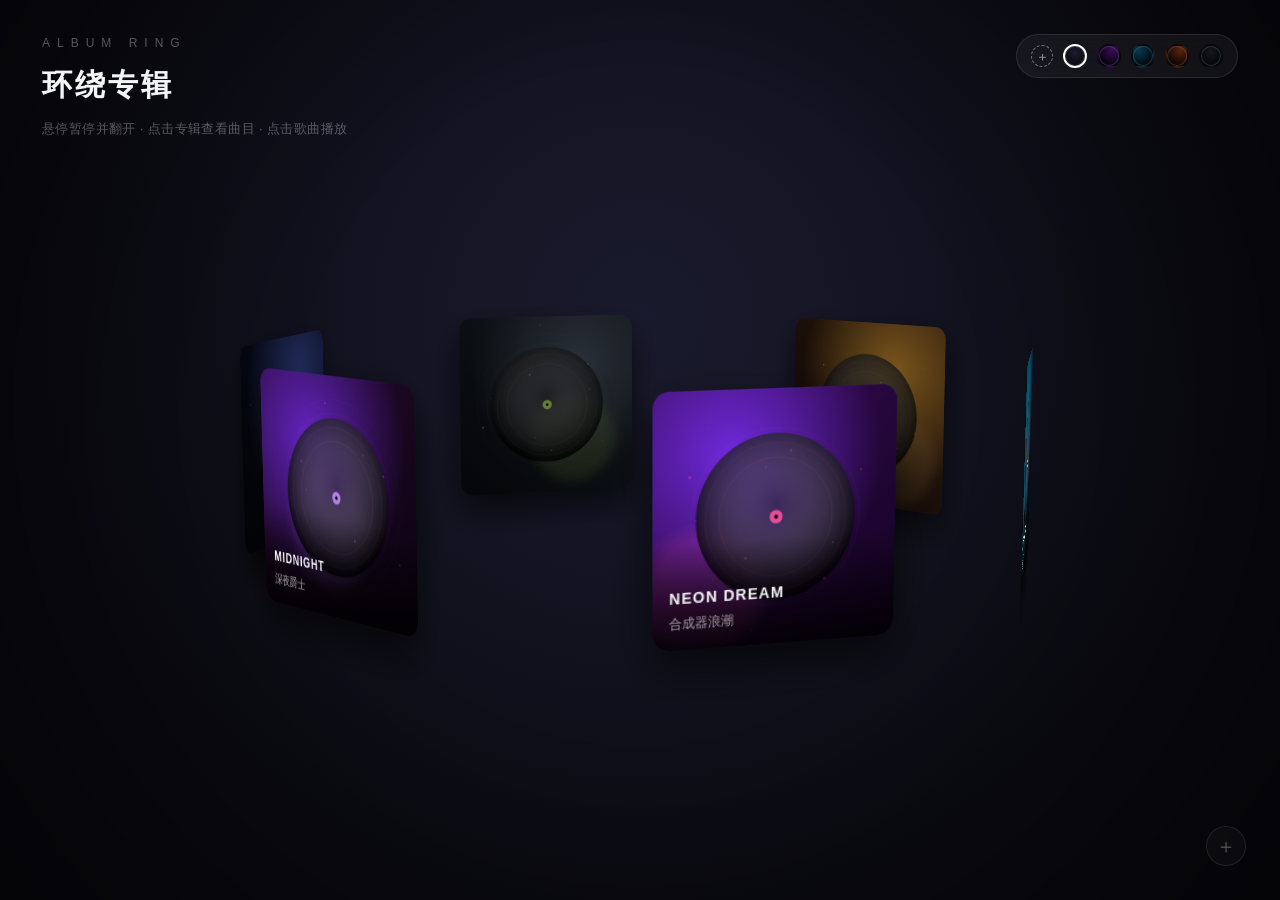
==== index.html @ af9273b4 "第 13 天：专辑详情改为正方形，封面作背景 - 详情面板改成正方形（min(660px, 78vmin)，1:1），专辑名放在左上角 - 背景直接铺当前专辑封面（轻微虚化 + 渐变压暗），去掉原来的" ====
<!DOCTYPE html>
<html lang="zh-CN">
<head>
  <meta charset="UTF-8">
  <meta name="viewport" content="width=device-width, initial-scale=1.0">
  <title>环绕专辑 · ALBUM RING</title>
  <meta name="description" content="3D 环绕专辑展示：环形旋转，悬停暂停并以内侧边掀开，点击专辑查看曲目，点击歌曲即可播放，背景可随时更换。">
  <link rel="stylesheet" href="css/album.css">
</head>
<body>
  <!-- 背景双图层，切换时交叉淡入 -->
  <div class="bg-layer" id="bgA"></div>
  <div class="bg-layer is-on" id="bgB"></div>

  <header class="hud">
    <div class="brand">
      <p class="kicker">ALBUM RING</p>
      <h1>环绕专辑</h1>
      <p class="hint">悬停暂停并翻开 · 点击专辑查看曲目 · 点击歌曲播放</p>
    </div>

    <div class="bg-switch" id="bgSwitch" role="group" aria-label="更换背景">
      <label class="bg-upload" title="上传自己的背景图">
        <input type="file" id="bgFile" accept="image/*" hidden>
        <span aria-hidden="true">＋</span>
        <span class="sr-only">上传背景图</span>
      </label>
    </div>
  </header>

  <main class="stage">
    <div class="ring" id="ring" aria-label="专辑列表"></div>
  </main>

  <!-- 专辑详情：正方形，背景是专辑封面本身，专辑名在左上角 -->
  <section class="album-view" id="albumView" hidden aria-hidden="true">
    <div class="view-backdrop" data-close></div>
    <div class="view-panel" role="dialog" aria-modal="true" aria-labelledby="viewTitle" tabindex="-1">
      <div class="view-bg" id="viewBg" aria-hidden="true"></div>
      <div class="view-shade" aria-hidden="true"></div>
      <button class="view-close" id="viewClose" type="button" data-close aria-label="关闭">✕</button>

      <div class="view-content">
        <h2 class="view-title" id="viewTitle"></h2>
        <p class="view-sub" id="viewSub"></p>
        <div class="view-actions">
          <button class="play-album" id="playAlbum" type="button">▶ 播放整张</button>
        </div>
        <ul class="track-list" id="trackList"></ul>
      </div>
    </div>
  </section>

  <!-- 底部播放器 -->
  <footer class="player" id="player" hidden>
    <img class="player-cover" id="playerCover" alt="">
    <div class="player-text">
      <p class="player-title" id="playerTitle">—</p>
      <p class="player-sub"><span id="playerSub"></span> <span class="player-tag" id="playerTag">演示音频</span></p>
    </div>
    <div class="player-controls">
      <button class="ctrl" id="prevBtn" type="button" aria-label="上一首">⏮</button>
      <button class="ctrl is-main" id="playBtn" type="button" aria-label="播放">▶</button>
      <button class="ctrl" id="nextBtn" type="button" aria-label="下一首">⏭</button>
    </div>
    <div class="player-progress">
      <div class="progress" id="progress" role="slider" aria-label="播放进度" aria-valuemin="0" aria-valuemax="100" aria-valuenow="0" tabindex="0">
        <span id="progressFill"></span>
      </div>
      <div class="progress-time"><span id="curTime">0:00</span><span>/</span><span id="totalTime">0:00</span></div>
    </div>
  </footer>

  <!-- 新增专辑：低调的小圆按钮 -->
  <button class="fab" id="addAlbum" type="button" aria-label="新增专辑" title="新增专辑">＋</button>

  <script src="js/albums.js"></script>
  <script src="js/album.js"></script>
</body>
</html>
---- css/album.css ----
/* =========================================================
   album.css — 环绕专辑页
   背景层 / HUD / 书页式专辑堆 / 专辑详情 / 曲目 / 播放器
   ========================================================= */

:root {
  --accent: #ff4fa3;
  --ink: #f4f5f8;
  --muted: rgba(255, 255, 255, 0.55);
  --faint: rgba(255, 255, 255, 0.32);
  --line: rgba(255, 255, 255, 0.1);
  --panel: rgba(16, 18, 24, 0.86);
}

* { margin: 0; padding: 0; box-sizing: border-box; }

html, body { height: 100%; }

body {
  min-width: 960px;
  background: #05060a;
  color: var(--ink);
  font: 14px/1.6 "PingFang SC", "Microsoft YaHei", "Segoe UI", Arial, sans-serif;
  overflow: hidden;
  -webkit-font-smoothing: antialiased;
}

button { font: inherit; color: inherit; border: 0; background: none; cursor: pointer; }
img { display: block; max-width: 100%; }
[hidden] { display: none !important; }

:focus-visible { outline: 2px solid var(--accent); outline-offset: 3px; }

.sr-only {
  position: absolute;
  width: 1px;
  height: 1px;
  overflow: hidden;
  clip: rect(0 0 0 0);
  white-space: nowrap;
}

/* ---------------- 背景层（双图层交叉淡入） ---------------- */
.bg-layer {
  position: fixed;
  inset: 0;
  z-index: 0;
  background: radial-gradient(circle at 50% 35%, #1a1a2e 0%, #0b0b12 70%);
  opacity: 0;
  transition: opacity 0.6s ease;
  will-change: opacity;
}
.bg-layer.is-on { opacity: 1; }

/* 四周暗角，视线集中在专辑上 */
body::after {
  content: "";
  position: fixed;
  inset: 0;
  z-index: 5;
  pointer-events: none;
  background: radial-gradient(circle at 50% 45%, transparent 42%, rgba(0, 0, 0, 0.55) 100%);
}

/* ---------------- 顶部 HUD ---------------- */
.hud {
  position: fixed;
  top: 0;
  left: 0;
  right: 0;
  z-index: 20;
  display: flex;
  align-items: flex-start;
  justify-content: space-between;
  padding: 34px 42px;
  pointer-events: none;
}
.hud > * { pointer-events: auto; }

.kicker {
  color: var(--faint);
  font-size: 12px;
  letter-spacing: 7px;
}
.brand h1 {
  margin-top: 8px;
  font-size: 30px;
  font-weight: 700;
  letter-spacing: 3px;
}
.brand .hint {
  margin-top: 10px;
  color: var(--faint);
  font-size: 13px;
  letter-spacing: 0.4px;
}

.bg-switch {
  display: flex;
  align-items: center;
  gap: 10px;
  padding: 9px 14px;
  border: 1px solid var(--line);
  border-radius: 999px;
  background: rgba(255, 255, 255, 0.05);
  backdrop-filter: blur(12px);
}
.bg-dot {
  width: 24px;
  height: 24px;
  border: 2px solid transparent;
  border-radius: 50%;
  box-shadow: inset 0 0 0 1px rgba(255, 255, 255, 0.14);
  transition: transform 0.2s, border-color 0.2s;
}
.bg-dot:hover { transform: scale(1.15); }
.bg-dot.is-active { border-color: #fff; }
.bg-upload {
  display: inline-flex;
  align-items: center;
  justify-content: center;
  width: 22px;
  height: 22px;
  border: 1px dashed rgba(255, 255, 255, 0.4);
  border-radius: 50%;
  color: rgba(255, 255, 255, 0.6);
  font-size: 13px;
  line-height: 1;
  cursor: pointer;
  transition: border-color 0.2s, color 0.2s;
}
.bg-upload:hover { border-color: #fff; color: #fff; }

/* ---------------- 舞台 ---------------- */
.stage {
  position: relative;
  z-index: 10;
  display: grid;
  place-items: center;
  height: 100vh;
  perspective: 1900px;
  perspective-origin: 50% 48%;
}

/* 环形专辑：整圈缓慢旋转，每张正对圆心（转到正面时正对用户） */
.ring {
  --radius: 380px;
  --card: 210px;
  position: relative;
  width: 0;
  height: 0;
  transform-style: preserve-3d;
  transform: rotateX(-8deg) rotateY(var(--rot, 0deg));
}

.album {
  position: absolute;
  top: 0;
  left: 0;
  width: var(--card);
  height: var(--card);
  margin: calc(var(--card) / -2) 0 0 calc(var(--card) / -2);
  padding: 0;
  border-radius: 14px;
  background: #0b0d14;
  box-shadow: 0 18px 40px rgba(0, 0, 0, 0.65);
  transform:
    rotateY(var(--angle)) translateZ(var(--radius)) scale(var(--scale, 1));
  transition: transform 0.35s cubic-bezier(0.22, 0.61, 0.36, 1), box-shadow 0.35s;
  backface-visibility: visible;
  will-change: transform;
}

/* 以左侧边为轴的一层：悬停时像掀开一页，绕内侧边翻开 */
.album-inner {
  position: absolute;
  inset: 0;
  display: block;
  overflow: hidden;
  border-radius: inherit;
  transform-origin: left center;
  box-shadow: inset 0 0 0 1px rgba(255, 255, 255, 0.06);
  transition: transform 0.4s cubic-bezier(0.22, 0.61, 0.36, 1), filter 0.35s, box-shadow 0.35s;
}
.album:hover .album-inner {
  transform: scale(1.1) rotateY(-12deg);
  filter: brightness(1.07);
  box-shadow: 0 30px 70px rgba(0, 0, 0, 0.7), inset 0 0 0 1px rgba(255, 255, 255, 0.18);
}

/* 转到背面的专辑：压暗并隐藏文字，不响应鼠标 */
.album.is-back { pointer-events: none; }
.album.is-back .album-inner { filter: brightness(0.62) saturate(0.75); }
.album.is-back .album-meta { opacity: 0; }

.album img {
  width: 100%;
  height: 100%;
  object-fit: cover;
  user-select: none;
  -webkit-user-drag: none;
}

.album-meta {
  position: absolute;
  right: 0;
  bottom: 0;
  left: 0;
  display: flex;
  flex-direction: column;
  gap: 2px;
  padding: 36px 14px 12px;
  background: linear-gradient(transparent, rgba(0, 0, 0, 0.85));
  text-align: left;
  transition: opacity 0.3s;
}
.album-meta strong { font-size: 13px; letter-spacing: 1px; }
.album-meta em { color: rgba(255, 255, 255, 0.62); font-size: 11px; font-style: normal; }

/* ---------------- 增删专辑 / 曲目的低调入口 ---------------- */
/* 新增专辑：右下角小圆按钮，平时半透明 */
.fab {
  position: fixed;
  right: 34px;
  bottom: 34px;
  z-index: 45;
  display: grid;
  place-items: center;
  width: 40px;
  height: 40px;
  border: 1px solid rgba(255, 255, 255, 0.16);
  border-radius: 50%;
  background: rgba(255, 255, 255, 0.05);
  color: rgba(255, 255, 255, 0.55);
  font-size: 20px;
  line-height: 1;
  opacity: 0.55;
  transition: opacity 0.2s, background-color 0.2s, color 0.2s, border-color 0.2s;
}
.fab:hover {
  opacity: 1;
  background: rgba(255, 255, 255, 0.1);
  color: #fff;
  border-color: rgba(255, 255, 255, 0.32);
}

/* 专辑右上角的删除：悬停才浮现 */
.album-remove {
  position: absolute;
  top: 8px;
  right: 8px;
  z-index: 3;
  display: grid;
  place-items: center;
  width: 22px;
  height: 22px;
  border-radius: 50%;
  background: rgba(10, 10, 14, 0.72);
  color: rgba(255, 255, 255, 0.72);
  font-size: 11px;
  line-height: 1;
  opacity: 0;
  transform: scale(0.9);
  transition: opacity 0.2s, transform 0.2s, background-color 0.2s;
}
.album:hover .album-remove { opacity: 0.85; transform: none; }
.album-remove:hover { background: rgba(232, 69, 60, 0.9); color: #fff; opacity: 1; }

/* 曲目行：悬停出现删除按钮 */
.track-item { position: relative; }
.track { padding-right: 34px; }
.track-remove {
  position: absolute;
  top: 50%;
  right: 6px;
  z-index: 2;
  display: grid;
  place-items: center;
  width: 22px;
  height: 22px;
  border-radius: 50%;
  color: rgba(255, 255, 255, 0.45);
  font-size: 11px;
  line-height: 1;
  opacity: 0;
  transform: translateY(-50%) scale(0.9);
  transition: opacity 0.2s, transform 0.2s, background-color 0.2s, color 0.2s;
}
.track-item:hover .track-remove { opacity: 0.75; transform: translateY(-50%); }
.track-remove:hover { background: rgba(232, 69, 60, 0.25); color: #fff; opacity: 1; }

/* 列表末尾的“添加歌曲” */
.track-add {
  width: 100%;
  margin-top: 4px;
  padding: 10px 12px;
  border-radius: 10px;
  color: rgba(255, 255, 255, 0.4);
  font-size: 13px;
  text-align: left;
  transition: color 0.2s, background-color 0.2s;
}
.track-add:hover { color: #fff; background: rgba(255, 255, 255, 0.05); }
.track-empty { padding: 10px 12px; color: rgba(255, 255, 255, 0.35); font-size: 13px; }

/* 轻提示 */
.toast {
  position: fixed;
  left: 50%;
  bottom: 108px;
  z-index: 200;
  transform: translate(-50%, 10px);
  padding: 8px 16px;
  border: 1px solid var(--line);
  border-radius: 16px;
  background: rgba(20, 22, 28, 0.94);
  color: rgba(255, 255, 255, 0.86);
  font-size: 12.5px;
  opacity: 0;
  pointer-events: none;
  transition: opacity 0.25s, transform 0.25s;
}
.toast.is-on { opacity: 1; transform: translate(-50%, 0); }

/* 小弹窗（新增专辑 / 新增歌曲 / 删除确认） */
.mini-modal {
  position: fixed;
  inset: 0;
  z-index: 120;
  display: grid;
  place-items: center;
}
.mini-mask {
  position: absolute;
  inset: 0;
  background: rgba(4, 5, 9, 0.66);
  backdrop-filter: blur(8px);
}
.mini-panel {
  position: relative;
  z-index: 1;
  width: 420px;
  padding: 26px;
  border: 1px solid rgba(255, 255, 255, 0.08);
  border-radius: 18px;
  background: linear-gradient(160deg, rgba(30, 32, 42, 0.96), rgba(11, 12, 17, 0.98));
  box-shadow: 0 40px 90px rgba(0, 0, 0, 0.6);
}
.mini-panel h3 { font-size: 17px; font-weight: 700; }
.mini-text { margin-top: 8px; color: rgba(255, 255, 255, 0.55); font-size: 13px; line-height: 1.7; }
.mini-field { display: flex; flex-direction: column; gap: 6px; margin-top: 16px; }
.mini-field > span { color: rgba(255, 255, 255, 0.5); font-size: 12px; }
.mini-field input {
  height: 38px;
  padding: 0 12px;
  border: 1px solid var(--line);
  border-radius: 9px;
  outline: none;
  background: rgba(255, 255, 255, 0.04);
  color: #fff;
  font: inherit;
  font-size: 13px;
}
.mini-field input:focus { border-color: rgba(255, 255, 255, 0.3); }
.mini-field input[type="file"] {
  height: auto;
  padding: 9px 10px;
  color: rgba(255, 255, 255, 0.55);
  font-size: 12px;
}
.cover-hint { color: rgba(255, 255, 255, 0.32); font-size: 12px; }
.mini-actions { display: flex; justify-content: flex-end; gap: 10px; margin-top: 22px; }
.mini-btn {
  height: 34px;
  padding: 0 16px;
  border-radius: 17px;
  font-size: 13px;
}
.mini-btn.ghost { border: 1px solid var(--line); color: rgba(255, 255, 255, 0.62); }
.mini-btn.ghost:hover { border-color: rgba(255, 255, 255, 0.3); color: #fff; }
.mini-btn.primary { background: var(--accent); color: #12040b; font-weight: 600; }
.mini-btn.primary:hover { filter: brightness(1.08); }
.mini-btn.danger { background: #cf352b; color: #fff; }
.mini-btn.danger:hover { background: #b52c23; }

/* ---------------- 专辑详情 ---------------- */
.album-view {
  position: fixed;
  inset: 0;
  z-index: 60;
  display: grid;
  place-items: center;
  opacity: 0;
  transition: opacity 0.32s ease;
}
.album-view.is-open { opacity: 1; }

.view-backdrop {
  position: absolute;
  inset: 0;
  background: rgba(4, 5, 9, 0.72);
  backdrop-filter: blur(12px);
}

.view-panel {
  position: relative;
  z-index: 1;
  display: flex;
  flex-direction: column;
  width: min(660px, 78vmin);
  aspect-ratio: 1 / 1;
  overflow: hidden;
  border: 1px solid rgba(255, 255, 255, 0.12);
  border-radius: 24px;
  background: #0c0d12;
  box-shadow: 0 44px 110px rgba(0, 0, 0, 0.72);
}
.view-panel:focus { outline: none; }

/* 背景就是专辑封面本身：轻微虚化 + 下部压暗，保证文字能看清 */
.view-bg {
  position: absolute;
  inset: -40px;
  background: #0c0d12 center / cover no-repeat;
  filter: blur(9px) brightness(0.85) saturate(1.2);
  transform: scale(1.04);
  pointer-events: none;
}
.view-shade {
  position: absolute;
  inset: 0;
  background: linear-gradient(
    180deg,
    rgba(6, 7, 10, 0.22) 0%,
    rgba(6, 7, 10, 0.42) 30%,
    rgba(6, 7, 10, 0.74) 66%,
    rgba(6, 7, 10, 0.9) 100%
  );
  pointer-events: none;
}

.view-close {
  position: absolute;
  top: 16px;
  right: 16px;
  z-index: 3;
  display: grid;
  place-items: center;
  width: 34px;
  height: 34px;
  border-radius: 50%;
  background: rgba(255, 255, 255, 0.1);
  color: rgba(255, 255, 255, 0.7);
  font-size: 15px;
  transition: background-color 0.2s, color 0.2s;
}
.view-close:hover { background: rgba(255, 255, 255, 0.2); color: #fff; }

.view-content {
  position: relative;
  z-index: 2;
  display: flex;
  flex-direction: column;
  height: 100%;
  min-height: 0;
  padding: 32px 34px 24px;
}

.view-title {
  font-size: 32px;
  font-weight: 700;
  letter-spacing: 1px;
  line-height: 1.2;
  text-shadow: 0 2px 20px rgba(0, 0, 0, 0.55);
}
.view-sub { margin-top: 8px; color: rgba(255, 255, 255, 0.62); font-size: 13px; }
.view-actions { display: flex; align-items: center; gap: 12px; margin: 18px 0 2px; }
.play-album {
  display: inline-flex;
  align-items: center;
  gap: 8px;
  height: 38px;
  padding: 0 20px;
  border-radius: 19px;
  background: var(--accent);
  color: #12040b;
  font-size: 13px;
  font-weight: 600;
  transition: transform 0.12s, filter 0.2s;
}
.play-album:hover { filter: brightness(1.08); }
.play-album:active { transform: translateY(1px); }

/* ---------------- 曲目列表 ---------------- */
.track-list {
  display: flex;
  flex: 1;
  flex-direction: column;
  gap: 2px;
  min-height: 0;
  margin-top: 14px;
  padding-right: 4px;
  overflow-y: auto;
  overscroll-behavior: contain;
  list-style: none;
  scrollbar-width: thin;
  scrollbar-color: rgba(255, 255, 255, 0.18) transparent;
}
.track-list::-webkit-scrollbar { width: 6px; }
.track-list::-webkit-scrollbar-thumb {
  border-radius: 3px;
  background: rgba(255, 255, 255, 0.18);
}
.track {
  display: grid;
  grid-template-columns: 30px minmax(0, 1fr) 18px 44px;
  align-items: center;
  gap: 10px;
  width: 100%;
  padding: 9px 12px;
  border-radius: 10px;
  background: rgba(255, 255, 255, 0.05);
  color: rgba(255, 255, 255, 0.82);
  text-align: left;
  transition: background-color 0.18s, color 0.18s;
}
.track:hover { background: rgba(255, 255, 255, 0.12); color: #fff; }
.track-index { color: var(--faint); font-size: 12px; font-variant-numeric: tabular-nums; }
.track-name { overflow: hidden; font-size: 14px; text-overflow: ellipsis; white-space: nowrap; }
.track-time { color: var(--faint); font-size: 12px; text-align: right; font-variant-numeric: tabular-nums; }

.track-eq { display: none; align-items: flex-end; gap: 2px; height: 14px; }
.track-eq i {
  width: 3px;
  height: 4px;
  border-radius: 2px;
  background: var(--accent);
  animation: eq 0.9s ease-in-out infinite;
}
.track-eq i:nth-child(2) { animation-delay: 0.15s; }
.track-eq i:nth-child(3) { animation-delay: 0.3s; }
@keyframes eq {
  0%, 100% { height: 4px; }
  50% { height: 14px; }
}
.track.is-current { background: rgba(255, 255, 255, 0.09); color: #fff; }
.track.is-current .track-index { color: var(--accent); }
.track.is-current .track-eq { display: inline-flex; }
.track.is-paused .track-eq i { animation-play-state: paused; }

/* ---------------- 播放器 ---------------- */
.player {
  position: fixed;
  bottom: 26px;
  left: 50%;
  z-index: 80;
  display: flex;
  align-items: center;
  gap: 16px;
  width: min(900px, calc(100vw - 96px));
  padding: 12px 18px;
  border: 1px solid var(--line);
  border-radius: 18px;
  background: var(--panel);
  backdrop-filter: blur(16px);
  box-shadow: 0 24px 60px rgba(0, 0, 0, 0.55);
  transform: translate(-50%, 12px);
  opacity: 0;
  transition: opacity 0.3s, transform 0.3s;
}
.player.is-on { opacity: 1; transform: translate(-50%, 0); }

.player-cover {
  width: 46px;
  height: 46px;
  border-radius: 10px;
  object-fit: cover;
  background: #0b0d14;
}
.player-text { width: 170px; min-width: 0; }
.player-title {
  overflow: hidden;
  font-size: 13.5px;
  font-weight: 600;
  text-overflow: ellipsis;
  white-space: nowrap;
}
.player-sub {
  overflow: hidden;
  margin-top: 2px;
  color: var(--faint);
  font-size: 11.5px;
  text-overflow: ellipsis;
  white-space: nowrap;
}

.player-controls { display: flex; align-items: center; gap: 6px; }
.ctrl {
  display: grid;
  place-items: center;
  width: 32px;
  height: 32px;
  border-radius: 50%;
  color: var(--muted);
  font-size: 13px;
  transition: background-color 0.18s, color 0.18s;
}
.ctrl:hover { background: rgba(255, 255, 255, 0.08); color: #fff; }
.ctrl.is-main {
  width: 38px;
  height: 38px;
  background: var(--accent);
  color: #12040b;
  font-size: 14px;
}
.ctrl.is-main:hover { filter: brightness(1.08); background: var(--accent); color: #12040b; }

.player-progress { display: flex; flex: 1; align-items: center; gap: 10px; min-width: 120px; }
.progress {
  position: relative;
  flex: 1;
  height: 4px;
  border-radius: 2px;
  background: rgba(255, 255, 255, 0.14);
  cursor: pointer;
}
.progress::after {
  content: "";
  position: absolute;
  inset: -8px 0;
}
.progress > span {
  position: absolute;
  top: 0;
  bottom: 0;
  left: 0;
  width: 0;
  border-radius: 2px;
  background: var(--accent);
}
.progress-time {
  display: flex;
  gap: 6px;
  color: var(--faint);
  font-size: 11px;
  font-variant-numeric: tabular-nums;
  white-space: nowrap;
}
.player-tag {
  display: none;
  padding: 1px 6px;
  border-radius: 4px;
  background: rgba(255, 255, 255, 0.08);
  color: var(--faint);
  font-size: 10px;
}
.player-tag.is-on { display: inline-block; }

/* ---------------- 响应式（桌面优先，窄屏只做缩放） ---------------- */
@media (max-width: 1180px) {
  .ring { --radius: 320px; --card: 184px; }
  .view-content { padding: 26px 26px 20px; }
  .view-title { font-size: 26px; }
  .player-text { width: 140px; }
}

@media (prefers-reduced-motion: reduce) {
  *, *::before, *::after {
    animation-duration: 0.01ms !important;
    animation-iteration-count: 1 !important;
    transition-duration: 0.01ms !important;
  }
}
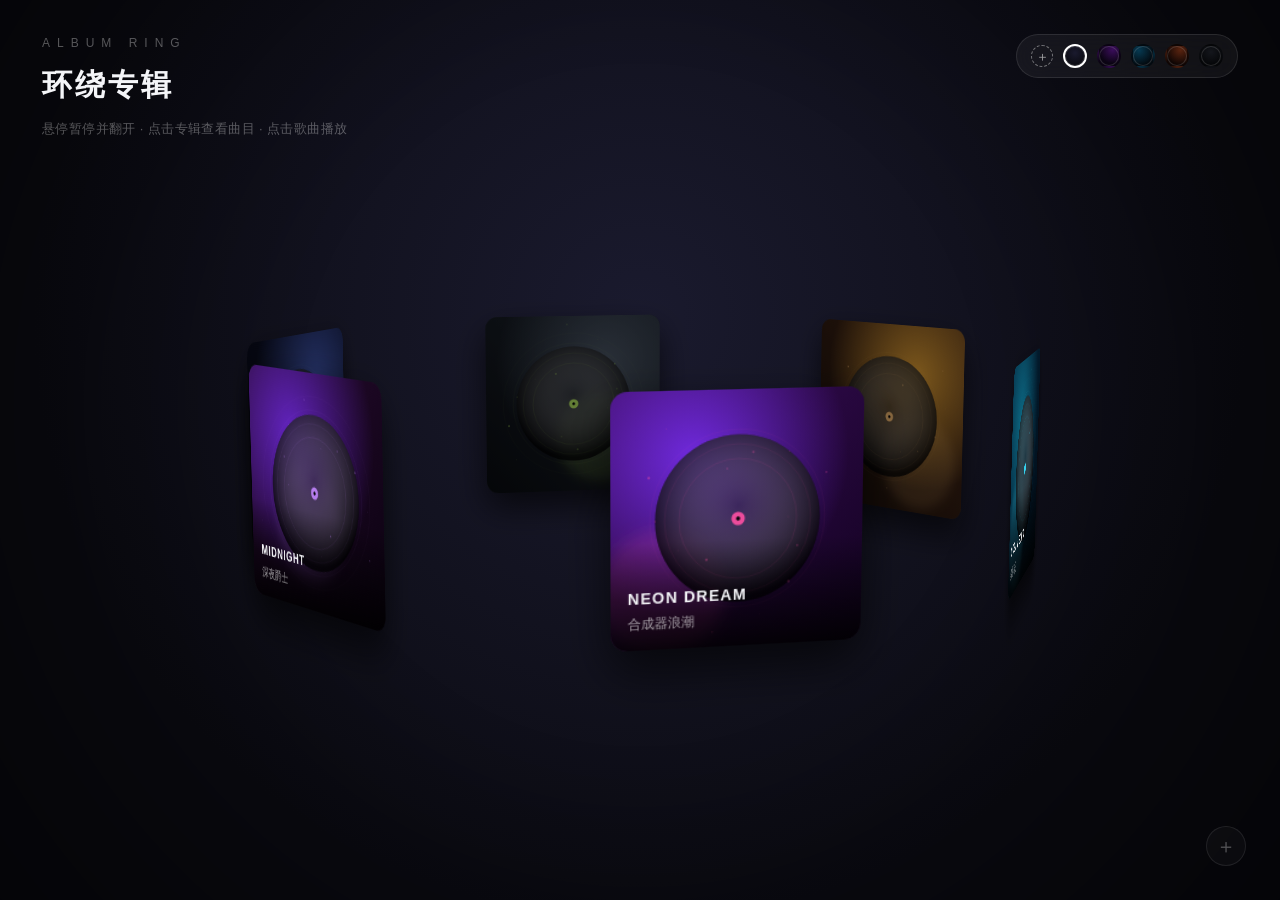
==== commit a7489a36: "第 15 天：详情页背景去掉半透明遮罩，封面原样显示 - 删除覆盖在封面上的半透明黑色渐变，背景直接是原封面的清晰全貌（不再虚化、不再压暗） - 为了保证文字仍可读：标题和副标题加强阴影，曲目行改为深" ====
--- a/index.html
+++ b/index.html
@@ -37,7 +37,6 @@
     <div class="view-backdrop" data-close></div>
     <div class="view-panel" role="dialog" aria-modal="true" aria-labelledby="viewTitle" tabindex="-1">
       <div class="view-bg" id="viewBg" aria-hidden="true"></div>
-      <div class="view-shade" aria-hidden="true"></div>
       <button class="view-close" id="viewClose" type="button" data-close aria-label="关闭">✕</button>
 
       <div class="view-content">
--- a/css/album.css
+++ b/css/album.css
@@ -295,13 +295,19 @@
   margin-top: 4px;
   padding: 10px 12px;
   border-radius: 10px;
-  color: rgba(255, 255, 255, 0.4);
+  color: rgba(255, 255, 255, 0.72);
   font-size: 13px;
   text-align: left;
+  text-shadow: 0 1px 10px rgba(0, 0, 0, 0.85);
   transition: color 0.2s, background-color 0.2s;
 }
-.track-add:hover { color: #fff; background: rgba(255, 255, 255, 0.05); }
-.track-empty { padding: 10px 12px; color: rgba(255, 255, 255, 0.35); font-size: 13px; }
+.track-add:hover { color: #fff; background: rgba(8, 9, 13, 0.55); }
+.track-empty {
+  padding: 10px 12px;
+  color: rgba(255, 255, 255, 0.7);
+  font-size: 13px;
+  text-shadow: 0 1px 10px rgba(0, 0, 0, 0.85);
+}
 
 /* 轻提示 */
 .toast {
@@ -417,25 +423,11 @@
 }
 .view-panel:focus { outline: none; }
 
-/* 背景就是专辑封面本身：轻微虚化 + 下部压暗，保证文字能看清 */
+/* 背景就是专辑封面本身，不加任何遮罩，原图全透明地铺满 */
 .view-bg {
   position: absolute;
-  inset: -40px;
+  inset: 0;
   background: #0c0d12 center / cover no-repeat;
-  filter: blur(9px) brightness(0.85) saturate(1.2);
-  transform: scale(1.04);
-  pointer-events: none;
-}
-.view-shade {
-  position: absolute;
-  inset: 0;
-  background: linear-gradient(
-    180deg,
-    rgba(6, 7, 10, 0.22) 0%,
-    rgba(6, 7, 10, 0.42) 30%,
-    rgba(6, 7, 10, 0.74) 66%,
-    rgba(6, 7, 10, 0.9) 100%
-  );
   pointer-events: none;
 }
 
@@ -449,12 +441,13 @@
   width: 34px;
   height: 34px;
   border-radius: 50%;
-  background: rgba(255, 255, 255, 0.1);
-  color: rgba(255, 255, 255, 0.7);
+  background: rgba(0, 0, 0, 0.42);
+  backdrop-filter: blur(8px);
+  color: rgba(255, 255, 255, 0.85);
   font-size: 15px;
   transition: background-color 0.2s, color 0.2s;
 }
-.view-close:hover { background: rgba(255, 255, 255, 0.2); color: #fff; }
+.view-close:hover { background: rgba(0, 0, 0, 0.62); color: #fff; }
 
 .view-content {
   position: relative;
@@ -471,9 +464,14 @@
   font-weight: 700;
   letter-spacing: 1px;
   line-height: 1.2;
-  text-shadow: 0 2px 20px rgba(0, 0, 0, 0.55);
-}
-.view-sub { margin-top: 8px; color: rgba(255, 255, 255, 0.62); font-size: 13px; }
+  text-shadow: 0 2px 18px rgba(0, 0, 0, 0.85), 0 1px 3px rgba(0, 0, 0, 0.7);
+}
+.view-sub {
+  margin-top: 8px;
+  color: rgba(255, 255, 255, 0.82);
+  font-size: 13px;
+  text-shadow: 0 1px 10px rgba(0, 0, 0, 0.85);
+}
 .view-actions { display: flex; align-items: center; gap: 12px; margin: 18px 0 2px; }
 .play-album {
   display: inline-flex;
@@ -519,12 +517,13 @@
   width: 100%;
   padding: 9px 12px;
   border-radius: 10px;
-  background: rgba(255, 255, 255, 0.05);
-  color: rgba(255, 255, 255, 0.82);
+  background: rgba(8, 9, 13, 0.58);
+  backdrop-filter: blur(10px);
+  color: rgba(255, 255, 255, 0.9);
   text-align: left;
   transition: background-color 0.18s, color 0.18s;
 }
-.track:hover { background: rgba(255, 255, 255, 0.12); color: #fff; }
+.track:hover { background: rgba(8, 9, 13, 0.78); color: #fff; }
 .track-index { color: var(--faint); font-size: 12px; font-variant-numeric: tabular-nums; }
 .track-name { overflow: hidden; font-size: 14px; text-overflow: ellipsis; white-space: nowrap; }
 .track-time { color: var(--faint); font-size: 12px; text-align: right; font-variant-numeric: tabular-nums; }
@@ -543,7 +542,7 @@
   0%, 100% { height: 4px; }
   50% { height: 14px; }
 }
-.track.is-current { background: rgba(255, 255, 255, 0.09); color: #fff; }
+.track.is-current { background: rgba(8, 9, 13, 0.78); color: #fff; }
 .track.is-current .track-index { color: var(--accent); }
 .track.is-current .track-eq { display: inline-flex; }
 .track.is-paused .track-eq i { animation-play-state: paused; }
@@ -658,7 +657,6 @@
 
 /* ---------------- 响应式（桌面优先，窄屏只做缩放） ---------------- */
 @media (max-width: 1180px) {
-  .ring { --radius: 320px; --card: 184px; }
   .view-content { padding: 26px 26px 20px; }
   .view-title { font-size: 26px; }
   .player-text { width: 140px; }
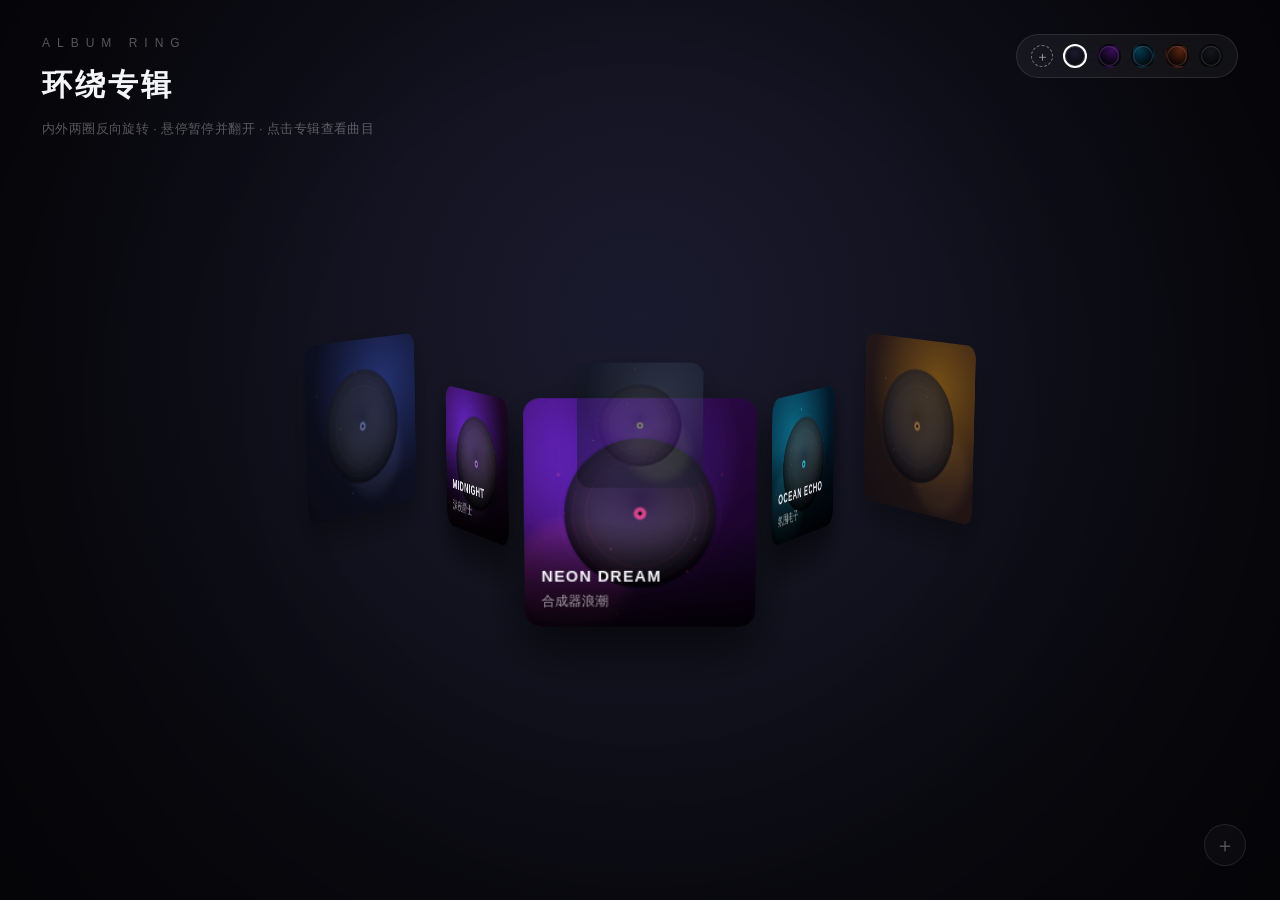
==== commit 2f6767c9: "第 22 天：专辑改成内外双圈反向旋转 + 新增按钮改为展开式双按钮 - 环形拆成外圈和内圈两个独立 3D 环：外圈正向 62s、内圈反向 46s，各自独立旋转 - 每圈单独计算半径与封面尺寸（外圈 " ====
--- a/index.html
+++ b/index.html
@@ -16,7 +16,7 @@
     <div class="brand">
       <p class="kicker">ALBUM RING</p>
       <h1>环绕专辑</h1>
-      <p class="hint">悬停暂停并翻开 · 点击专辑查看曲目 · 点击歌曲播放</p>
+      <p class="hint">内外两圈反向旋转 · 悬停暂停并翻开 · 点击专辑查看曲目</p>
     </div>
 
     <div class="bg-switch" id="bgSwitch" role="group" aria-label="更换背景">
@@ -29,7 +29,8 @@
   </header>
 
   <main class="stage">
-    <div class="ring" id="ring" aria-label="专辑列表"></div>
+    <div class="ring ring--outer" id="ringOuter" aria-label="外圈专辑"></div>
+    <div class="ring ring--inner" id="ringInner" aria-label="内圈专辑"></div>
   </main>
 
   <!-- 专辑详情：正方形，背景是专辑封面本身，专辑名在左上角 -->
@@ -70,8 +71,14 @@
     </div>
   </footer>
 
-  <!-- 新增专辑：低调的小圆按钮 -->
-  <button class="fab" id="addAlbum" type="button" aria-label="新增专辑" title="新增专辑">＋</button>
+  <!-- 新增专辑：平时是一颗小圆点，悬停展开成方形，分内外圈两个按钮 -->
+  <div class="fab" id="fab">
+    <span class="fab-plus" aria-hidden="true">＋</span>
+    <div class="fab-actions">
+      <button class="fab-btn" type="button" data-ring="outer" title="新增外圈专辑">外圈</button>
+      <button class="fab-btn" type="button" data-ring="inner" title="新增内圈专辑">内圈</button>
+    </div>
+  </div>
 
   <script src="js/albums.js"></script>
   <script src="js/album.js"></script>
--- a/css/album.css
+++ b/css/album.css
@@ -142,16 +142,34 @@
   perspective-origin: 50% 48%;
 }
 
-/* 环形专辑：整圈缓慢旋转，每张正对圆心（转到正面时正对用户） */
+/* 双层专辑环：外圈正向、内圈反向，各自独立旋转 */
 .ring {
-  --radius: 380px;
-  --card: 210px;
+  --radius: 430px;
+  --card: 200px;
+  grid-area: 1 / 1;
   position: relative;
   width: 0;
   height: 0;
   transform-style: preserve-3d;
-  transform: rotateX(-8deg) rotateY(var(--rot, 0deg));
-}
+  transform: rotateX(-8deg);
+  will-change: transform;
+}
+
+.ring--outer {
+  animation: ring-spin 62s linear infinite;
+}
+
+.ring--inner {
+  animation: ring-spin 46s linear infinite reverse;
+}
+
+@keyframes ring-spin {
+  from { transform: rotateX(-8deg) rotateY(0deg); }
+  to { transform: rotateX(-8deg) rotateY(360deg); }
+}
+
+/* 悬停某张专辑时只暂停它所在的那一圈；打开详情时两圈都停 */
+.ring.is-paused { animation-play-state: paused; }
 
 .album {
   position: absolute;
@@ -166,7 +184,7 @@
   box-shadow: 0 18px 40px rgba(0, 0, 0, 0.65);
   transform:
     rotateY(var(--angle)) translateZ(var(--radius)) scale(var(--scale, 1));
-  transition: transform 0.35s cubic-bezier(0.22, 0.61, 0.36, 1), box-shadow 0.35s;
+  transition: transform 0.35s cubic-bezier(0.22, 0.61, 0.36, 1), box-shadow 0.35s, opacity 0.4s ease;
   backface-visibility: visible;
   will-change: transform;
 }
@@ -180,18 +198,16 @@
   border-radius: inherit;
   transform-origin: left center;
   box-shadow: inset 0 0 0 1px rgba(255, 255, 255, 0.06);
-  transition: transform 0.4s cubic-bezier(0.22, 0.61, 0.36, 1), filter 0.35s, box-shadow 0.35s;
+  transition: transform 0.4s cubic-bezier(0.22, 0.61, 0.36, 1);
 }
 .album:hover .album-inner {
   transform: scale(1.1) rotateY(-12deg);
-  filter: brightness(1.07);
-  box-shadow: 0 30px 70px rgba(0, 0, 0, 0.7), inset 0 0 0 1px rgba(255, 255, 255, 0.18);
-}
-
-/* 转到背面的专辑：压暗并隐藏文字，不响应鼠标 */
-.album.is-back { pointer-events: none; }
-.album.is-back .album-inner { filter: brightness(0.62) saturate(0.75); }
+}
+
+/* 转到背面的专辑：整体降透明度（合成层属性，不重绘画面） */
+.album.is-back { opacity: 0.5; }
 .album.is-back .album-meta { opacity: 0; }
+.album.is-back .album-inner { transform: none; }
 
 .album img {
   width: 100%;
@@ -218,7 +234,7 @@
 .album-meta em { color: rgba(255, 255, 255, 0.62); font-size: 11px; font-style: normal; }
 
 /* ---------------- 增删专辑 / 曲目的低调入口 ---------------- */
-/* 新增专辑：右下角小圆按钮，平时半透明 */
+/* 新增专辑：平时是小圆点，悬停展开成圆角方形，里面是内外圈两个按钮 */
 .fab {
   position: fixed;
   right: 34px;
@@ -226,23 +242,68 @@
   z-index: 45;
   display: grid;
   place-items: center;
-  width: 40px;
-  height: 40px;
+  width: 42px;
+  height: 42px;
+  overflow: hidden;
   border: 1px solid rgba(255, 255, 255, 0.16);
   border-radius: 50%;
   background: rgba(255, 255, 255, 0.05);
   color: rgba(255, 255, 255, 0.55);
+  opacity: 0.6;
+  transition:
+    width 0.28s cubic-bezier(0.22, 0.61, 0.36, 1),
+    height 0.28s cubic-bezier(0.22, 0.61, 0.36, 1),
+    border-radius 0.28s cubic-bezier(0.22, 0.61, 0.36, 1),
+    opacity 0.2s,
+    background-color 0.25s,
+    border-color 0.25s;
+}
+.fab-plus {
   font-size: 20px;
   line-height: 1;
-  opacity: 0.55;
-  transition: opacity 0.2s, background-color 0.2s, color 0.2s, border-color 0.2s;
-}
-.fab:hover {
+  transition: opacity 0.15s;
+}
+.fab-actions {
+  position: absolute;
+  display: flex;
+  gap: 10px;
+  opacity: 0;
+  pointer-events: none;
+  transition: opacity 0.2s ease 0.04s;
+}
+.fab:hover,
+.fab:focus-within {
+  width: 132px;
+  height: 132px;
+  border-radius: 26px;
   opacity: 1;
-  background: rgba(255, 255, 255, 0.1);
-  color: #fff;
-  border-color: rgba(255, 255, 255, 0.32);
-}
+  background: rgba(14, 16, 22, 0.92);
+  border-color: rgba(255, 255, 255, 0.2);
+  backdrop-filter: blur(14px);
+}
+.fab:hover .fab-plus,
+.fab:focus-within .fab-plus { opacity: 0; }
+.fab:hover .fab-actions,
+.fab:focus-within .fab-actions {
+  opacity: 1;
+  pointer-events: auto;
+}
+
+.fab-btn {
+  width: 48px;
+  height: 48px;
+  border-radius: 15px;
+  background: rgba(255, 255, 255, 0.08);
+  color: rgba(255, 255, 255, 0.82);
+  font-size: 12px;
+  letter-spacing: 1px;
+  transition: background-color 0.2s, color 0.2s, transform 0.15s;
+}
+.fab-btn:hover {
+  background: var(--accent);
+  color: #12040b;
+}
+.fab-btn:active { transform: scale(0.96); }
 
 /* 专辑右上角的删除：悬停才浮现 */
 .album-remove {
@@ -517,16 +578,17 @@
   width: 100%;
   padding: 9px 12px;
   border-radius: 10px;
-  background: rgba(8, 9, 13, 0.58);
-  backdrop-filter: blur(10px);
-  color: rgba(255, 255, 255, 0.9);
+  background: transparent;
+  color: rgba(255, 255, 255, 0.92);
   text-align: left;
+  text-shadow: 0 1px 10px rgba(0, 0, 0, 0.7), 0 0 2px rgba(0, 0, 0, 0.55);
   transition: background-color 0.18s, color 0.18s;
 }
-.track:hover { background: rgba(8, 9, 13, 0.78); color: #fff; }
-.track-index { color: var(--faint); font-size: 12px; font-variant-numeric: tabular-nums; }
+/* 只有鼠标移到这一行时才出现底色，平时干干净净贴在封面上 */
+.track:hover { background: rgba(8, 9, 13, 0.62); color: #fff; }
+.track-index { color: rgba(255, 255, 255, 0.6); font-size: 12px; font-variant-numeric: tabular-nums; }
 .track-name { overflow: hidden; font-size: 14px; text-overflow: ellipsis; white-space: nowrap; }
-.track-time { color: var(--faint); font-size: 12px; text-align: right; font-variant-numeric: tabular-nums; }
+.track-time { color: rgba(255, 255, 255, 0.6); font-size: 12px; text-align: right; font-variant-numeric: tabular-nums; }
 
 .track-eq { display: none; align-items: flex-end; gap: 2px; height: 14px; }
 .track-eq i {
@@ -542,7 +604,8 @@
   0%, 100% { height: 4px; }
   50% { height: 14px; }
 }
-.track.is-current { background: rgba(8, 9, 13, 0.78); color: #fff; }
+.track.is-current { background: transparent; color: #fff; }
+.track.is-current:hover { background: rgba(8, 9, 13, 0.62); }
 .track.is-current .track-index { color: var(--accent); }
 .track.is-current .track-eq { display: inline-flex; }
 .track.is-paused .track-eq i { animation-play-state: paused; }
@@ -668,10 +731,12 @@
     animation-iteration-count: 1 !important;
     transition-duration: 0.01ms !important;
   }
-}
-
-
-
-
-
-
+  /* 环形仍保持旋转，但放慢到 1/4；否则会被压成 0.01ms 变成闪烁 */
+  .ring { animation-duration: 205.6s !important; }
+}
+
+
+
+
+
+
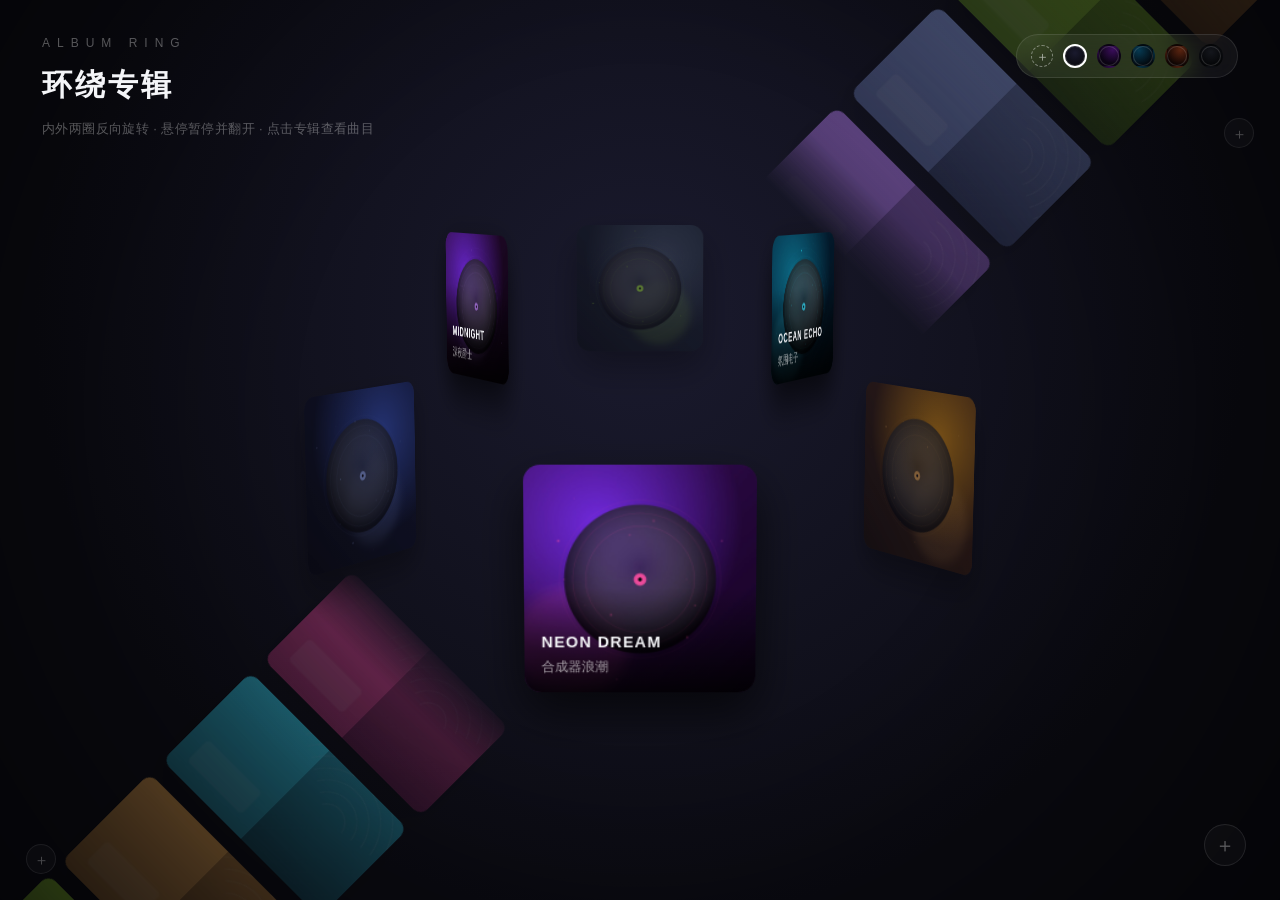
==== commit 44580d67: "第 23 天：双环上下错开 + 斜向双列图片轮播 - 内外两圈改为上下错层：小圈上移 150px、大圈下移 54px，画面约五分之一重叠 - 新增斜向图片轮播：两列 45°，左下角一列自下向上滚，右上" ====
--- a/index.html
+++ b/index.html
@@ -27,6 +27,20 @@
       </label>
     </div>
   </header>
+
+  <!-- 斜向图片轮播：左下一列向上滚，右上一列向下滚，压在专辑环下面 -->
+  <section class="marquees" aria-hidden="true">
+    <div class="marquee marquee--left">
+      <div class="marquee-track" id="marqueeLeft"></div>
+    </div>
+    <div class="marquee marquee--right">
+      <div class="marquee-track" id="marqueeRight"></div>
+    </div>
+  </section>
+
+  <button class="marquee-add marquee-add--left" type="button" aria-label="添加轮播图" title="添加轮播图">＋</button>
+  <button class="marquee-add marquee-add--right" type="button" aria-label="添加轮播图" title="添加轮播图">＋</button>
+  <input type="file" id="bannerFile" accept="image/*" hidden>
 
   <main class="stage">
     <div class="ring ring--outer" id="ringOuter" aria-label="外圈专辑"></div>
--- a/css/album.css
+++ b/css/album.css
@@ -1,4 +1,4 @@
-/* =========================================================
+﻿/* =========================================================
    album.css — 环绕专辑页
    背景层 / HUD / 书页式专辑堆 / 专辑详情 / 曲目 / 播放器
    ========================================================= */
@@ -131,6 +131,126 @@
 }
 .bg-upload:hover { border-color: #fff; color: #fff; }
 
+/* ---------------- 斜向图片轮播（在专辑环下面、背景上面） ---------------- */
+.marquees {
+  position: fixed;
+  inset: 0;
+  z-index: 4;
+  overflow: hidden;
+  pointer-events: none;
+}
+
+.marquee {
+  position: absolute;
+  width: 240px;
+  height: 540px;
+  overflow: hidden;
+  pointer-events: none;
+  -webkit-mask-image: linear-gradient(180deg, transparent 0%, #000 12%, #000 88%, transparent 100%);
+  mask-image: linear-gradient(180deg, transparent 0%, #000 12%, #000 88%, transparent 100%);
+}
+
+/* 左下一列：斜 45°，内容向上走；窗口贴在左下角 */
+.marquee--left {
+  left: -30px;
+  bottom: -40px;
+  transform: rotate(45deg);
+  transform-origin: left bottom;
+}
+.marquee--left .marquee-track { animation: marquee-up 48s linear infinite; }
+
+/* 右上一列：斜 45°，内容向下走；窗口贴在右上角 */
+.marquee--right {
+  right: -30px;
+  top: -40px;
+  transform: rotate(45deg);
+  transform-origin: right top;
+}
+.marquee--right .marquee-track { animation: marquee-down 62s linear infinite; }
+
+.marquee-track {
+  display: flex;
+  flex-direction: column;
+  gap: 18px;
+  padding: 9px;
+  will-change: transform;
+}
+.marquee:hover .marquee-track { animation-play-state: paused; }
+
+@keyframes marquee-up {
+  from { transform: translateY(0); }
+  to { transform: translateY(-50%); }
+}
+@keyframes marquee-down {
+  from { transform: translateY(-50%); }
+  to { transform: translateY(0); }
+}
+
+/* 16:9 的图片条 */
+.marquee-item {
+  position: relative;
+  width: 222px;
+  aspect-ratio: 16 / 9;
+  flex: 0 0 auto;
+  overflow: hidden;
+  border-radius: 10px;
+  background: rgba(10, 12, 18, 0.6);
+  box-shadow: 0 14px 30px rgba(0, 0, 0, 0.45);
+  opacity: 0.42;
+  transition: opacity 0.3s;
+}
+.marquee:hover .marquee-item { opacity: 0.9; }
+.marquee-item img {
+  width: 100%;
+  height: 100%;
+  object-fit: cover;
+  user-select: none;
+  -webkit-user-drag: none;
+}
+
+/* 单张的删除：悬停才出现 */
+.marquee-remove {
+  position: absolute;
+  top: 4px;
+  right: 4px;
+  display: grid;
+  place-items: center;
+  width: 18px;
+  height: 18px;
+  border-radius: 50%;
+  background: rgba(8, 9, 13, 0.7);
+  color: rgba(255, 255, 255, 0.75);
+  font-size: 10px;
+  line-height: 1;
+  opacity: 0;
+  pointer-events: none;
+  transition: opacity 0.2s, background-color 0.2s;
+}
+.marquee-item:hover .marquee-remove { opacity: 1; pointer-events: auto; }
+.marquee-remove:hover { background: rgba(232, 69, 60, 0.9); color: #fff; }
+
+/* 每列一个低调的“＋”，点它从电脑里加图 */
+.marquee-add {
+  position: fixed;
+  z-index: 6;
+  display: grid;
+  place-items: center;
+  width: 30px;
+  height: 30px;
+  border: 1px solid rgba(255, 255, 255, 0.14);
+  border-radius: 50%;
+  background: rgba(255, 255, 255, 0.05);
+  color: rgba(255, 255, 255, 0.5);
+  font-size: 15px;
+  line-height: 1;
+  opacity: 0.5;
+  pointer-events: auto;
+  transition: opacity 0.2s, background-color 0.2s, color 0.2s;
+}
+.marquee-add:hover { opacity: 1; background: rgba(255, 255, 255, 0.1); color: #fff; }
+.marquee-add--left { left: 26px; bottom: 26px; }
+.marquee-add--right { right: 26px; top: 118px; }
+
 /* ---------------- 舞台 ---------------- */
 .stage {
   position: relative;
@@ -142,30 +262,33 @@
   perspective-origin: 50% 48%;
 }
 
-/* 双层专辑环：外圈正向、内圈反向，各自独立旋转 */
+/* 双层专辑环：外圈正向、内圈反向，各自独立旋转；小圈在上、大圈在下，约五分之一重叠 */
 .ring {
   --radius: 430px;
   --card: 200px;
+  --shift: 0px;
   grid-area: 1 / 1;
   position: relative;
   width: 0;
   height: 0;
   transform-style: preserve-3d;
-  transform: rotateX(-8deg);
+  transform: translateY(var(--shift, 0px)) rotateX(-8deg);
   will-change: transform;
 }
 
 .ring--outer {
+  --shift: 54px;
   animation: ring-spin 62s linear infinite;
 }
 
 .ring--inner {
+  --shift: -150px;
   animation: ring-spin 46s linear infinite reverse;
 }
 
 @keyframes ring-spin {
-  from { transform: rotateX(-8deg) rotateY(0deg); }
-  to { transform: rotateX(-8deg) rotateY(360deg); }
+  from { transform: translateY(var(--shift, 0px)) rotateX(-8deg) rotateY(0deg); }
+  to { transform: translateY(var(--shift, 0px)) rotateX(-8deg) rotateY(360deg); }
 }
 
 /* 悬停某张专辑时只暂停它所在的那一圈；打开详情时两圈都停 */
@@ -740,3 +863,4 @@
 
 
 
+
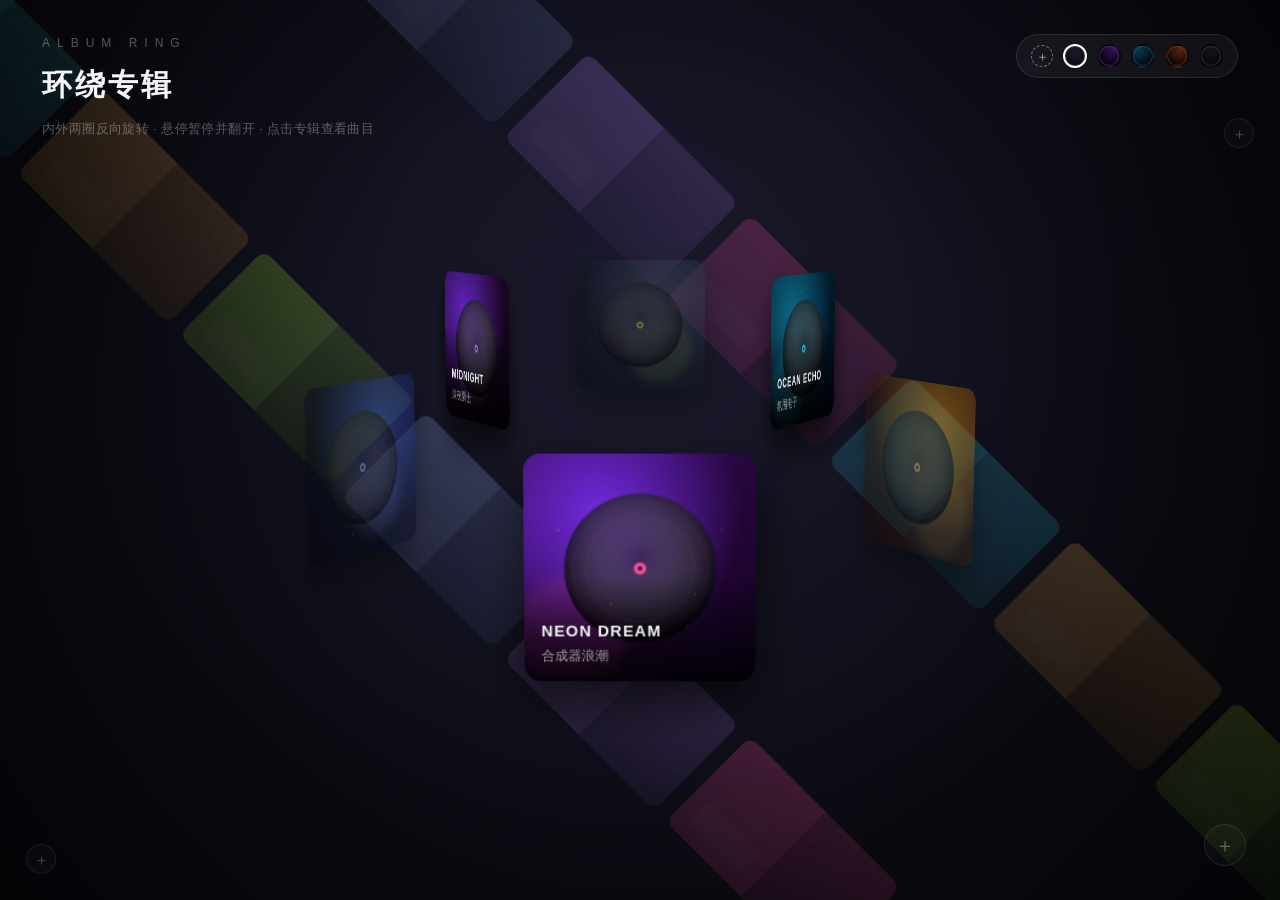
==== commit cdb19dbc: "第 24 天：轮播改为两条平行斜带、双环比例调整、新增按钮改双长方形 - 内圈封面尺寸改为外圈的 3/4（190 → 142），两圈上下错开保证约五分之一重叠（内圈上移 110px、外圈下移 45px" ====
--- a/index.html
+++ b/index.html
@@ -30,11 +30,11 @@
 
   <!-- 斜向图片轮播：左下一列向上滚，右上一列向下滚，压在专辑环下面 -->
   <section class="marquees" aria-hidden="true">
-    <div class="marquee marquee--left">
-      <div class="marquee-track" id="marqueeLeft"></div>
+    <div class="marquee marquee--top">
+      <div class="marquee-track" id="marqueeTop"></div>
     </div>
-    <div class="marquee marquee--right">
-      <div class="marquee-track" id="marqueeRight"></div>
+    <div class="marquee marquee--bottom">
+      <div class="marquee-track" id="marqueeBottom"></div>
     </div>
   </section>
 
@@ -85,12 +85,12 @@
     </div>
   </footer>
 
-  <!-- 新增专辑：平时是一颗小圆点，悬停展开成方形，分内外圈两个按钮 -->
+  <!-- 新增专辑：平时是一颗小圆点，悬停展开成方形，内圈在上、外圈在下 -->
   <div class="fab" id="fab">
     <span class="fab-plus" aria-hidden="true">＋</span>
     <div class="fab-actions">
+      <button class="fab-btn" type="button" data-ring="inner" title="新增内圈专辑">内圈</button>
       <button class="fab-btn" type="button" data-ring="outer" title="新增外圈专辑">外圈</button>
-      <button class="fab-btn" type="button" data-ring="inner" title="新增内圈专辑">内圈</button>
     </div>
   </div>
 
--- a/css/album.css
+++ b/css/album.css
@@ -140,63 +140,58 @@
   pointer-events: none;
 }
 
+/* 两条平行斜带：绕 45° 后横贯屏幕，一条在上半、一条在下半，中间留空隙 */
 .marquee {
   position: absolute;
-  width: 240px;
-  height: 540px;
+  left: 50%;
+  width: 200vmax;
+  height: 120px;
+  margin-left: -100vmax;
   overflow: hidden;
   pointer-events: none;
-  -webkit-mask-image: linear-gradient(180deg, transparent 0%, #000 12%, #000 88%, transparent 100%);
-  mask-image: linear-gradient(180deg, transparent 0%, #000 12%, #000 88%, transparent 100%);
-}
-
-/* 左下一列：斜 45°，内容向上走；窗口贴在左下角 */
-.marquee--left {
-  left: -30px;
-  bottom: -40px;
   transform: rotate(45deg);
-  transform-origin: left bottom;
-}
-.marquee--left .marquee-track { animation: marquee-up 48s linear infinite; }
-
-/* 右上一列：斜 45°，内容向下走；窗口贴在右上角 */
-.marquee--right {
-  right: -30px;
-  top: -40px;
-  transform: rotate(45deg);
-  transform-origin: right top;
-}
-.marquee--right .marquee-track { animation: marquee-down 62s linear infinite; }
+  -webkit-mask-image: linear-gradient(90deg, transparent 0%, #000 7%, #000 93%, transparent 100%);
+  mask-image: linear-gradient(90deg, transparent 0%, #000 7%, #000 93%, transparent 100%);
+}
+
+.marquee--top { top: calc(21% - 60px); }
+.marquee--bottom { top: calc(79% - 60px); }
+
+/* 上面的带：内容往东南（右下）走；下面的带：内容往西北（左上）走 */
+.marquee--top .marquee-track { animation: marquee-se 64s linear infinite; }
+.marquee--bottom .marquee-track { animation: marquee-nw 52s linear infinite; }
 
 .marquee-track {
   display: flex;
-  flex-direction: column;
-  gap: 18px;
-  padding: 9px;
+  align-items: center;
+  gap: 16px;
+  height: 100%;
   will-change: transform;
 }
 .marquee:hover .marquee-track { animation-play-state: paused; }
 
-@keyframes marquee-up {
-  from { transform: translateY(0); }
-  to { transform: translateY(-50%); }
-}
-@keyframes marquee-down {
-  from { transform: translateY(-50%); }
-  to { transform: translateY(0); }
+/* --loop 由脚本按重复份数写入，保证无缝衔接 */
+@keyframes marquee-se {
+  from { transform: translateX(calc(-1 * var(--loop, 50%))); }
+  to { transform: translateX(0); }
+}
+@keyframes marquee-nw {
+  from { transform: translateX(0); }
+  to { transform: translateX(calc(-1 * var(--loop, 50%))); }
 }
 
 /* 16:9 的图片条 */
 .marquee-item {
   position: relative;
-  width: 222px;
+  pointer-events: auto;
+  height: 100%;
   aspect-ratio: 16 / 9;
   flex: 0 0 auto;
   overflow: hidden;
   border-radius: 10px;
   background: rgba(10, 12, 18, 0.6);
   box-shadow: 0 14px 30px rgba(0, 0, 0, 0.45);
-  opacity: 0.42;
+  opacity: 0.22;
   transition: opacity 0.3s;
 }
 .marquee:hover .marquee-item { opacity: 0.9; }
@@ -232,7 +227,7 @@
 /* 每列一个低调的“＋”，点它从电脑里加图 */
 .marquee-add {
   position: fixed;
-  z-index: 6;
+  z-index: 50;
   display: grid;
   place-items: center;
   width: 30px;
@@ -255,6 +250,7 @@
 .stage {
   position: relative;
   z-index: 10;
+  pointer-events: none; /* 让点击穿透到下方轮播层，只有封面响应 */
   display: grid;
   place-items: center;
   height: 100vh;
@@ -277,12 +273,12 @@
 }
 
 .ring--outer {
-  --shift: 54px;
+  --shift: 45px;
   animation: ring-spin 62s linear infinite;
 }
 
 .ring--inner {
-  --shift: -150px;
+  --shift: -110px;
   animation: ring-spin 46s linear infinite reverse;
 }
 
@@ -295,6 +291,7 @@
 .ring.is-paused { animation-play-state: paused; }
 
 .album {
+  pointer-events: auto;
   position: absolute;
   top: 0;
   left: 0;
@@ -388,8 +385,9 @@
 }
 .fab-actions {
   position: absolute;
-  display: flex;
-  gap: 10px;
+  inset: 0;
+  display: flex;
+  flex-direction: column;
   opacity: 0;
   pointer-events: none;
   transition: opacity 0.2s ease 0.04s;
@@ -412,21 +410,22 @@
   pointer-events: auto;
 }
 
+/* 两个长方形：内圈在上、外圈在下，各占一半，把方形填满 */
 .fab-btn {
-  width: 48px;
-  height: 48px;
-  border-radius: 15px;
-  background: rgba(255, 255, 255, 0.08);
-  color: rgba(255, 255, 255, 0.82);
-  font-size: 12px;
-  letter-spacing: 1px;
-  transition: background-color 0.2s, color 0.2s, transform 0.15s;
-}
+  flex: 1 1 50%;
+  width: 100%;
+  border-radius: 0;
+  background: rgba(255, 255, 255, 0.06);
+  color: rgba(255, 255, 255, 0.86);
+  font-size: 13px;
+  letter-spacing: 2px;
+  transition: background-color 0.2s, color 0.2s;
+}
+.fab-btn + .fab-btn { border-top: 1px solid rgba(255, 255, 255, 0.12); }
 .fab-btn:hover {
   background: var(--accent);
   color: #12040b;
 }
-.fab-btn:active { transform: scale(0.96); }
 
 /* 专辑右上角的删除：悬停才浮现 */
 .album-remove {
@@ -864,3 +863,7 @@
 
 
 
+
+
+
+
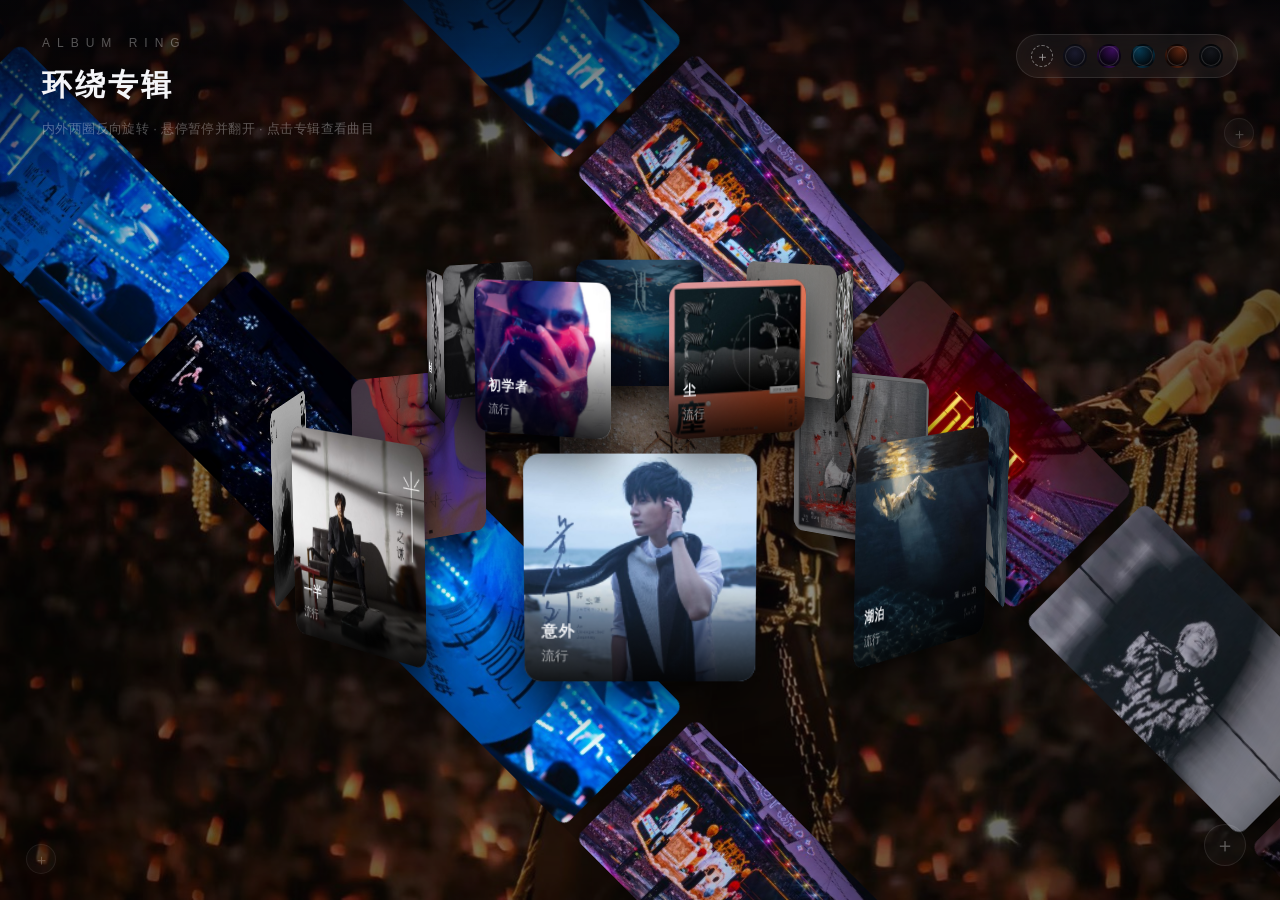
==== commit ed4509b7: "第 33 天：站点图标（SVG + 多尺寸 PNG + 可安装的 manifest） - 图标概念：深色圆角底 + 内外两层椭圆轨道 + 环上排布的彩色专辑卡 + 正面主封面（唱片纹 + 粉色中心点）" ====
--- a/index.html
+++ b/index.html
@@ -4,7 +4,12 @@
   <meta charset="UTF-8">
   <meta name="viewport" content="width=device-width, initial-scale=1.0">
   <title>环绕专辑 · ALBUM RING</title>
-  <meta name="description" content="3D 环绕专辑展示：环形旋转，悬停暂停并以内侧边掀开，点击专辑查看曲目，点击歌曲即可播放，背景可随时更换。">
+  <meta name="description" content="纯前端 3D 专辑墙：内外两圈唱片反向旋转，斜向图片带缓缓流动，点开专辑查看曲目、点歌即播，支持导入本地歌曲与背景。A dependency-free 3D album wall with counter-rotating rings, diagonal marquees and click-to-play tracks.">
+  <link rel="icon" href="images/icon.svg" type="image/svg+xml">
+  <link rel="icon" href="images/favicon-32.png" sizes="32x32" type="image/png">
+  <link rel="apple-touch-icon" href="images/apple-touch-icon.png">
+  <link rel="manifest" href="manifest.webmanifest">
+  <meta name="theme-color" content="#05060a">
   <link rel="stylesheet" href="css/album.css">
 </head>
 <body>
--- a/css/album.css
+++ b/css/album.css
@@ -1,4 +1,4 @@
-﻿/* =========================================================
+/* =========================================================
    album.css — 环绕专辑页
    背景层 / HUD / 书页式专辑堆 / 专辑详情 / 曲目 / 播放器
    ========================================================= */
@@ -51,6 +51,17 @@
   will-change: opacity;
 }
 .bg-layer.is-on { opacity: 1; }
+
+/* 自定义照片背景压一层暗色，保证文字和封面看得清 */
+.bg-layer::after {
+  content: "";
+  position: absolute;
+  inset: 0;
+  background: rgba(5, 6, 10, 0);
+  transition: background-color 0.4s ease;
+  pointer-events: none;
+}
+.bg-layer.is-photo::after { background: rgba(5, 6, 10, 0.45); }
 
 /* 四周暗角，视线集中在专辑上 */
 body::after {
@@ -73,6 +84,16 @@
   align-items: flex-start;
   justify-content: space-between;
   padding: 34px 42px;
+  pointer-events: none;
+}
+
+/* 轮播变亮以后，顶部压一层很淡的渐变保证标题可读 */
+.hud::before {
+  content: "";
+  position: absolute;
+  inset: 0 0 -40px;
+  z-index: -1;
+  background: linear-gradient(180deg, rgba(4, 5, 9, 0.72) 0%, rgba(4, 5, 9, 0) 100%);
   pointer-events: none;
 }
 .hud > * { pointer-events: auto; }
@@ -145,7 +166,7 @@
   position: absolute;
   left: 50%;
   width: 200vmax;
-  height: 120px;
+  height: 170px;
   margin-left: -100vmax;
   overflow: hidden;
   pointer-events: none;
@@ -154,8 +175,8 @@
   mask-image: linear-gradient(90deg, transparent 0%, #000 7%, #000 93%, transparent 100%);
 }
 
-.marquee--top { top: calc(21% - 60px); }
-.marquee--bottom { top: calc(79% - 60px); }
+.marquee--top { top: calc(13% - 85px); }
+.marquee--bottom { top: calc(87% - 85px); }
 
 /* 上面的带：内容往东南（右下）走；下面的带：内容往西北（左上）走 */
 .marquee--top .marquee-track { animation: marquee-se 64s linear infinite; }
@@ -164,7 +185,7 @@
 .marquee-track {
   display: flex;
   align-items: center;
-  gap: 16px;
+  gap: 0;
   height: 100%;
   will-change: transform;
 }
@@ -172,29 +193,30 @@
 
 /* --loop 由脚本按重复份数写入，保证无缝衔接 */
 @keyframes marquee-se {
-  from { transform: translateX(calc(-1 * var(--loop, 50%))); }
+  from { transform: translateX(calc(-1 * var(--loop, 0px))); }
   to { transform: translateX(0); }
 }
 @keyframes marquee-nw {
   from { transform: translateX(0); }
-  to { transform: translateX(calc(-1 * var(--loop, 50%))); }
-}
-
-/* 16:9 的图片条 */
+  to { transform: translateX(calc(-1 * var(--loop, 0px))); }
+}
+
+/* 16:9 的图片条；间距用 margin 而不是 flex gap，
+   这样每张的占位宽度固定，整条宽度正好是「一份内容」的整数倍，循环才不会跳 */
 .marquee-item {
   position: relative;
   pointer-events: auto;
   height: 100%;
   aspect-ratio: 16 / 9;
   flex: 0 0 auto;
+  margin-right: 16px;
   overflow: hidden;
   border-radius: 10px;
   background: rgba(10, 12, 18, 0.6);
   box-shadow: 0 14px 30px rgba(0, 0, 0, 0.45);
-  opacity: 0.22;
+  opacity: 1;
   transition: opacity 0.3s;
 }
-.marquee:hover .marquee-item { opacity: 0.9; }
 .marquee-item img {
   width: 100%;
   height: 100%;
@@ -324,10 +346,21 @@
   transform: scale(1.1) rotateY(-12deg);
 }
 
-/* 转到背面的专辑：整体降透明度（合成层属性，不重绘画面） */
-.album.is-back { opacity: 0.5; }
+/* 转到背面的专辑：始终不透明，只盖一层暗色，不做半透明处理 */
 .album.is-back .album-meta { opacity: 0; }
 .album.is-back .album-inner { transform: none; }
+
+.album-inner::after {
+  content: "";
+  position: absolute;
+  inset: 0;
+  z-index: 3;
+  background: #05060a;
+  opacity: 0;
+  pointer-events: none;
+  transition: opacity 0.3s ease;
+}
+.album.is-back .album-inner::after { opacity: 0.45; }
 
 .album img {
   width: 100%;
@@ -392,8 +425,8 @@
   pointer-events: none;
   transition: opacity 0.2s ease 0.04s;
 }
-.fab:hover,
-.fab:focus-within {
+/* 展开状态：桌面靠 hover，触屏靠 JS 切换 .is-open */
+.fab.is-open {
   width: 132px;
   height: 132px;
   border-radius: 26px;
@@ -402,12 +435,30 @@
   border-color: rgba(255, 255, 255, 0.2);
   backdrop-filter: blur(14px);
 }
-.fab:hover .fab-plus,
-.fab:focus-within .fab-plus { opacity: 0; }
-.fab:hover .fab-actions,
-.fab:focus-within .fab-actions {
+.fab.is-open .fab-plus { opacity: 0; }
+.fab.is-open .fab-actions {
   opacity: 1;
   pointer-events: auto;
+}
+
+@media (hover: hover) {
+  .fab:hover,
+  .fab:focus-within {
+    width: 132px;
+    height: 132px;
+    border-radius: 26px;
+    opacity: 1;
+    background: rgba(14, 16, 22, 0.92);
+    border-color: rgba(255, 255, 255, 0.2);
+    backdrop-filter: blur(14px);
+  }
+  .fab:hover .fab-plus,
+  .fab:focus-within .fab-plus { opacity: 0; }
+  .fab:hover .fab-actions,
+  .fab:focus-within .fab-actions {
+    opacity: 1;
+    pointer-events: auto;
+  }
 }
 
 /* 两个长方形：内圈在上、外圈在下，各占一半，把方形填满 */
@@ -558,7 +609,18 @@
   font-size: 12px;
 }
 .cover-hint { color: rgba(255, 255, 255, 0.32); font-size: 12px; }
-.mini-actions { display: flex; justify-content: flex-end; gap: 10px; margin-top: 22px; }
+.mini-actions { display: flex; align-items: center; justify-content: flex-end; gap: 10px; margin-top: 22px; }
+
+/* 导出 / 导入 / 恢复默认：做成很淡的小字链接，不抢眼 */
+.mini-links { display: flex; align-items: center; gap: 2px; margin-right: auto; }
+.mini-link {
+  padding: 3px 6px;
+  border-radius: 6px;
+  color: rgba(255, 255, 255, 0.3);
+  font-size: 11.5px;
+  transition: color 0.2s, background-color 0.2s;
+}
+.mini-link:hover { color: rgba(255, 255, 255, 0.82); background: rgba(255, 255, 255, 0.06); }
 .mini-btn {
   height: 34px;
   padding: 0 16px;
@@ -847,6 +909,98 @@
   .player-text { width: 140px; }
 }
 
+/* ---------------- 手机（竖屏） ---------------- */
+@media (max-width: 760px) {
+  body {
+    min-width: 0;
+  }
+
+  .stage {
+    height: 100vh;
+    height: 100dvh;
+    perspective: 1200px;
+  }
+
+  /* 顶部信息收紧，避免和背景切换按钮挤在一起 */
+  .hud { padding: 16px 16px 0; }
+  .kicker { font-size: 10px; letter-spacing: 4px; }
+  .brand h1 { margin-top: 4px; font-size: 22px; letter-spacing: 2px; }
+  .brand .hint { display: none; }
+  .bg-switch { gap: 7px; padding: 6px 9px; }
+  .bg-dot { width: 20px; height: 20px; }
+  .bg-upload { width: 20px; height: 20px; font-size: 12px; }
+
+  /* 两圈错位收窄，避免超出屏幕 */
+  .ring--outer { --shift: 26px; }
+  .ring--inner { --shift: -43px; }
+
+  /* 轮播条变矮，贴住上下边缘 */
+  .marquee { height: 92px; }
+  .marquee--top { top: calc(11% - 46px); }
+  .marquee--bottom { top: calc(89% - 46px); }
+  .marquee-item { margin-right: 10px; border-radius: 8px; }
+  .marquee-add { width: 26px; height: 26px; font-size: 13px; }
+  .marquee-add--left { left: 14px; bottom: 14px; }
+  .marquee-add--right { right: 14px; top: 74px; }
+
+  /* 详情：方形卡片占满宽度 */
+  .view-panel {
+    width: min(94vw, 88vmin);
+    border-radius: 20px;
+  }
+  .view-content { padding: 20px 18px 16px; }
+  .view-title { font-size: 23px; }
+  .view-sub { margin-top: 6px; font-size: 12px; }
+  .view-actions { margin: 12px 0 2px; }
+  .play-album { height: 34px; padding: 0 16px; font-size: 12px; }
+  .view-close { top: 12px; right: 12px; width: 30px; height: 30px; font-size: 13px; }
+
+  /* 小卡片上文字更紧凑，避免标题被裁掉 */
+  .album-meta { padding: 18px 8px 7px; }
+  .album-meta strong { font-size: 10px; letter-spacing: 0.5px; }
+  .album-meta em { display: none; }
+  .track-list { margin-top: 10px; }
+  .track { grid-template-columns: 24px minmax(0, 1fr) 16px 40px; gap: 8px; padding: 8px 10px; }
+  .track-name { font-size: 13px; }
+  .track-index, .track-time { font-size: 11px; }
+
+  /* 播放器改成两行：第一行封面+信息+控制，第二行进条 */
+  .player {
+    bottom: 10px;
+    flex-wrap: wrap;
+    gap: 8px 10px;
+    width: calc(100vw - 20px);
+    padding: 10px 12px;
+    border-radius: 16px;
+  }
+  .player-cover { width: 38px; height: 38px; border-radius: 8px; }
+  .player-text { flex: 1 1 0; width: auto; min-width: 0; }
+  .player-controls { order: 3; }
+  .ctrl { width: 30px; height: 30px; }
+  .ctrl.is-main { width: 34px; height: 34px; }
+  .player-progress { order: 4; flex: 1 0 100%; min-width: 0; }
+  .progress-time { font-size: 10px; }
+
+  /* 新增按钮上移，避开播放器 */
+  .fab { right: 16px; bottom: 96px; }
+  .fab.is-open,
+  .fab:hover,
+  .fab:focus-within {
+    width: 112px;
+    height: 112px;
+    border-radius: 22px;
+  }
+  .fab-btn { font-size: 12px; letter-spacing: 1px; }
+}
+
+/* 触屏没有 hover：删除按钮不再依赖悬停 */
+@media (hover: none) {
+  .album-remove { opacity: 0.7; transform: none; }
+  .track-remove { opacity: 0.6; transform: translateY(-50%); }
+  .marquee-remove { opacity: 0.85; pointer-events: auto; }
+  .marquee-item { opacity: 1; }
+}
+
 @media (prefers-reduced-motion: reduce) {
   *, *::before, *::after {
     animation-duration: 0.01ms !important;
@@ -867,3 +1021,10 @@
 
 
 
+
+
+
+
+
+
+
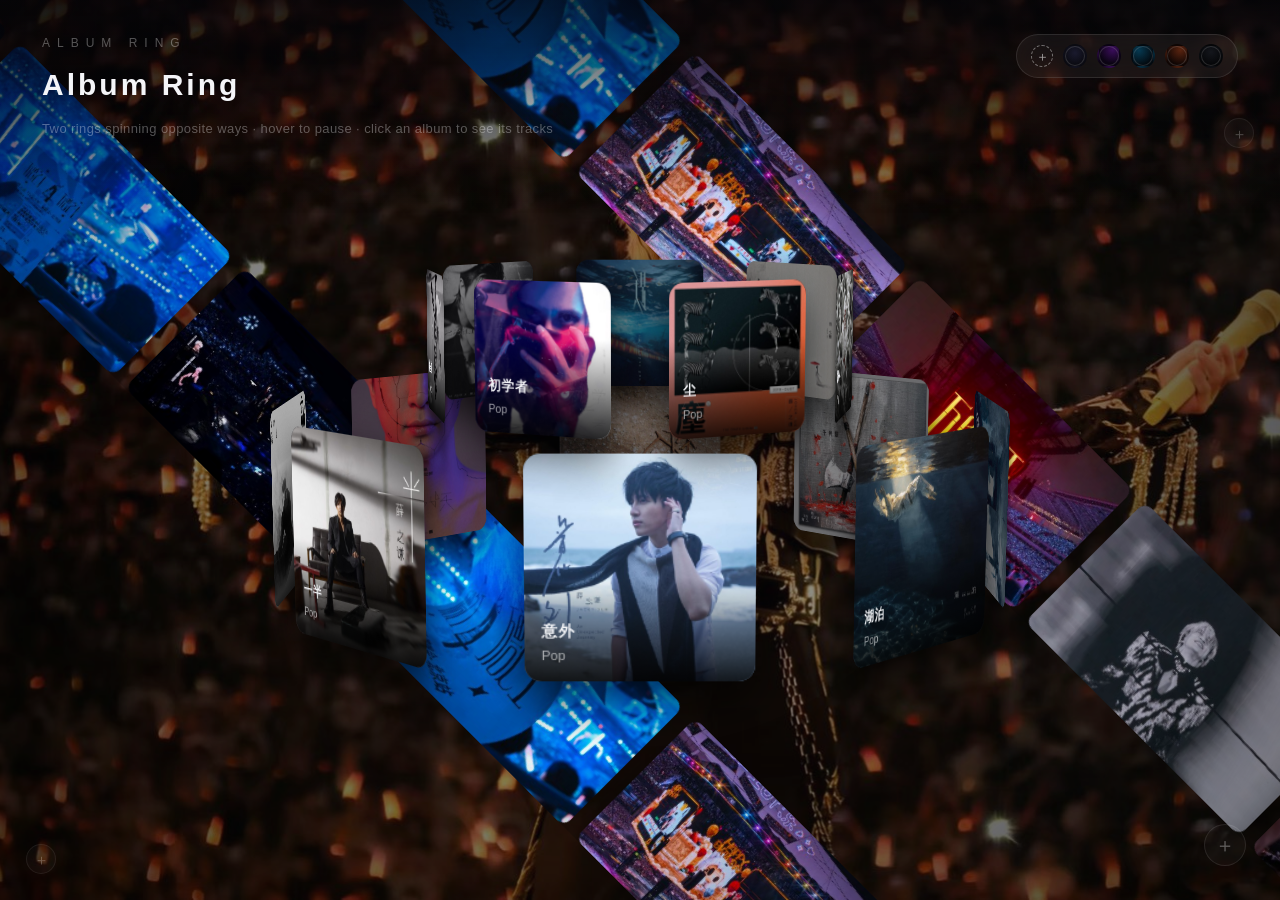
==== commit 06132640: "第 38 天：界面文案全部改成英文 - index.html：标题、副标题、提示语、按钮（Play album / Inner / Outer）、aria-label、演示音频标记全部换成英文，htm" ====
--- a/index.html
+++ b/index.html
@@ -1,10 +1,10 @@
 <!DOCTYPE html>
-<html lang="zh-CN">
+<html lang="en">
 <head>
   <meta charset="UTF-8">
   <meta name="viewport" content="width=device-width, initial-scale=1.0">
-  <title>环绕专辑 · ALBUM RING</title>
-  <meta name="description" content="纯前端 3D 专辑墙：内外两圈唱片反向旋转，斜向图片带缓缓流动，点开专辑查看曲目、点歌即播，支持导入本地歌曲与背景。A dependency-free 3D album wall with counter-rotating rings, diagonal marquees and click-to-play tracks.">
+  <title>Album Ring · A Dual-Orbit 3D Record Wall</title>
+  <meta name="description" content="A dependency-free 3D album wall: two counter-rotating record rings, diagonal image marquees, click-to-play tracks, and your own songs, covers and background — all in plain HTML, CSS and JavaScript.">
   <link rel="icon" href="images/icon.svg" type="image/svg+xml">
   <link rel="icon" href="images/favicon-32.png" sizes="32x32" type="image/png">
   <link rel="apple-touch-icon" href="images/apple-touch-icon.png">
@@ -20,15 +20,15 @@
   <header class="hud">
     <div class="brand">
       <p class="kicker">ALBUM RING</p>
-      <h1>环绕专辑</h1>
-      <p class="hint">内外两圈反向旋转 · 悬停暂停并翻开 · 点击专辑查看曲目</p>
+      <h1>Album Ring</h1>
+      <p class="hint">Two rings spinning opposite ways · hover to pause · click an album to see its tracks</p>
     </div>
 
-    <div class="bg-switch" id="bgSwitch" role="group" aria-label="更换背景">
-      <label class="bg-upload" title="上传自己的背景图">
+    <div class="bg-switch" id="bgSwitch" role="group" aria-label="Change background">
+      <label class="bg-upload" title="Upload your own background">
         <input type="file" id="bgFile" accept="image/*" hidden>
         <span aria-hidden="true">＋</span>
-        <span class="sr-only">上传背景图</span>
+        <span class="sr-only">Upload a background image</span>
       </label>
     </div>
   </header>
@@ -43,13 +43,13 @@
     </div>
   </section>
 
-  <button class="marquee-add marquee-add--left" type="button" aria-label="添加轮播图" title="添加轮播图">＋</button>
-  <button class="marquee-add marquee-add--right" type="button" aria-label="添加轮播图" title="添加轮播图">＋</button>
+  <button class="marquee-add marquee-add--left" type="button" aria-label="Add a banner" title="Add a banner">＋</button>
+  <button class="marquee-add marquee-add--right" type="button" aria-label="Add a banner" title="Add a banner">＋</button>
   <input type="file" id="bannerFile" accept="image/*" hidden>
 
   <main class="stage">
-    <div class="ring ring--outer" id="ringOuter" aria-label="外圈专辑"></div>
-    <div class="ring ring--inner" id="ringInner" aria-label="内圈专辑"></div>
+    <div class="ring ring--outer" id="ringOuter" aria-label="Outer ring albums"></div>
+    <div class="ring ring--inner" id="ringInner" aria-label="Inner ring albums"></div>
   </main>
 
   <!-- 专辑详情：正方形，背景是专辑封面本身，专辑名在左上角 -->
@@ -57,13 +57,13 @@
     <div class="view-backdrop" data-close></div>
     <div class="view-panel" role="dialog" aria-modal="true" aria-labelledby="viewTitle" tabindex="-1">
       <div class="view-bg" id="viewBg" aria-hidden="true"></div>
-      <button class="view-close" id="viewClose" type="button" data-close aria-label="关闭">✕</button>
+      <button class="view-close" id="viewClose" type="button" data-close aria-label="Close">✕</button>
 
       <div class="view-content">
         <h2 class="view-title" id="viewTitle"></h2>
         <p class="view-sub" id="viewSub"></p>
         <div class="view-actions">
-          <button class="play-album" id="playAlbum" type="button">▶ 播放整张</button>
+          <button class="play-album" id="playAlbum" type="button">▶ Play album</button>
         </div>
         <ul class="track-list" id="trackList"></ul>
       </div>
@@ -75,15 +75,15 @@
     <img class="player-cover" id="playerCover" alt="">
     <div class="player-text">
       <p class="player-title" id="playerTitle">—</p>
-      <p class="player-sub"><span id="playerSub"></span> <span class="player-tag" id="playerTag">演示音频</span></p>
+      <p class="player-sub"><span id="playerSub"></span> <span class="player-tag" id="playerTag">Demo audio</span></p>
     </div>
     <div class="player-controls">
-      <button class="ctrl" id="prevBtn" type="button" aria-label="上一首">⏮</button>
-      <button class="ctrl is-main" id="playBtn" type="button" aria-label="播放">▶</button>
-      <button class="ctrl" id="nextBtn" type="button" aria-label="下一首">⏭</button>
+      <button class="ctrl" id="prevBtn" type="button" aria-label="Previous track">⏮</button>
+      <button class="ctrl is-main" id="playBtn" type="button" aria-label="Play">▶</button>
+      <button class="ctrl" id="nextBtn" type="button" aria-label="Next track">⏭</button>
     </div>
     <div class="player-progress">
-      <div class="progress" id="progress" role="slider" aria-label="播放进度" aria-valuemin="0" aria-valuemax="100" aria-valuenow="0" tabindex="0">
+      <div class="progress" id="progress" role="slider" aria-label="Playback progress" aria-valuemin="0" aria-valuemax="100" aria-valuenow="0" tabindex="0">
         <span id="progressFill"></span>
       </div>
       <div class="progress-time"><span id="curTime">0:00</span><span>/</span><span id="totalTime">0:00</span></div>
@@ -94,8 +94,8 @@
   <div class="fab" id="fab">
     <span class="fab-plus" aria-hidden="true">＋</span>
     <div class="fab-actions">
-      <button class="fab-btn" type="button" data-ring="inner" title="新增内圈专辑">内圈</button>
-      <button class="fab-btn" type="button" data-ring="outer" title="新增外圈专辑">外圈</button>
+      <button class="fab-btn" type="button" data-ring="inner" title="New album in the inner ring">Inner</button>
+      <button class="fab-btn" type="button" data-ring="outer" title="New album in the outer ring">Outer</button>
     </div>
   </div>
 
--- a/css/album.css
+++ b/css/album.css
@@ -481,17 +481,19 @@
 /* 专辑右上角的删除：悬停才浮现 */
 .album-remove {
   position: absolute;
-  top: 8px;
-  right: 8px;
+  top: -4px;
+  right: -4px;
   z-index: 3;
   display: grid;
   place-items: center;
-  width: 22px;
-  height: 22px;
+  /* 跟着卡片缩放，并且贴在角上，避免小卡片时盖住封面中心（挡住点击） */
+  width: clamp(15px, 30%, 22px);
+  height: auto;
+  aspect-ratio: 1;
   border-radius: 50%;
   background: rgba(10, 10, 14, 0.72);
   color: rgba(255, 255, 255, 0.72);
-  font-size: 11px;
+  font-size: 10px;
   line-height: 1;
   opacity: 0;
   transform: scale(0.9);
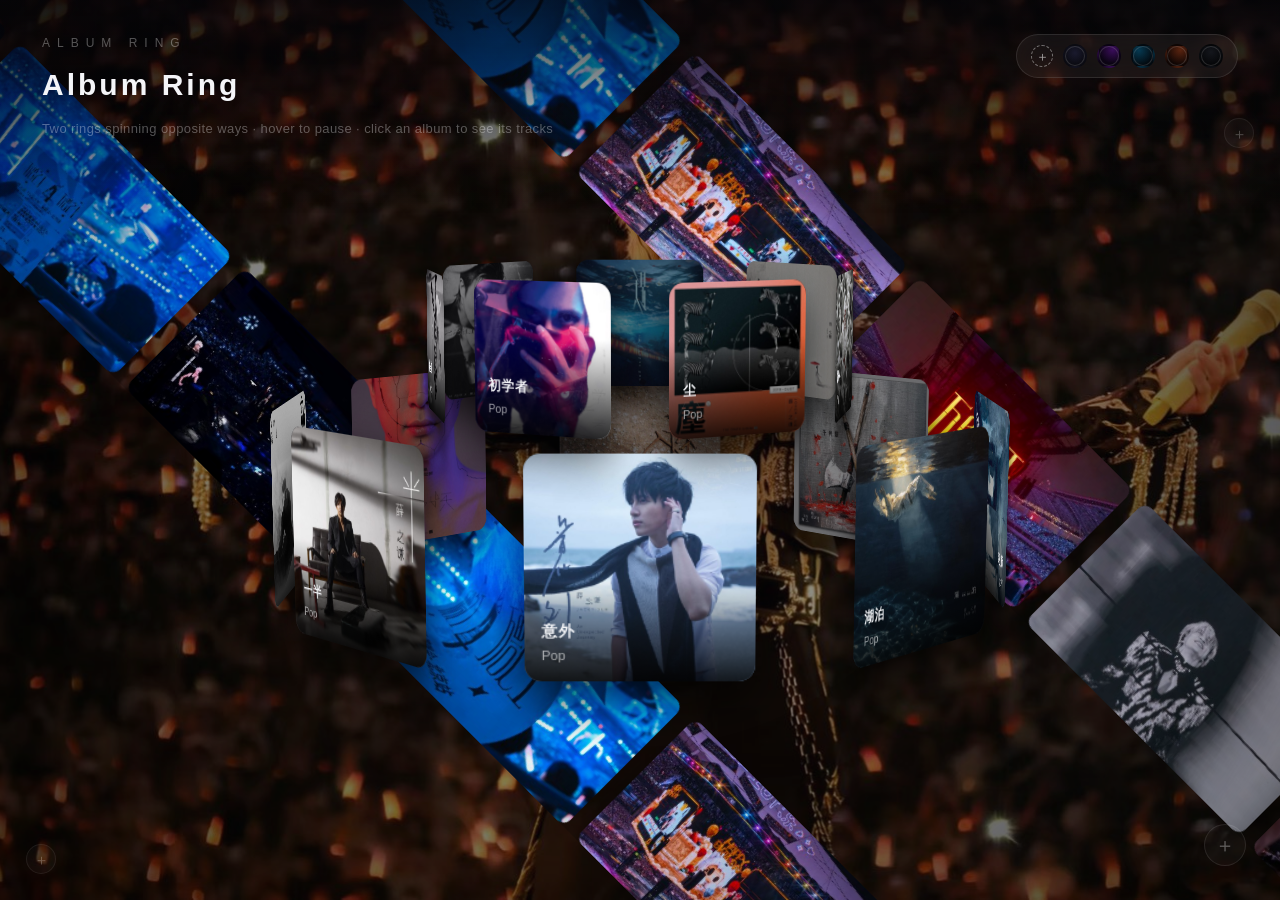
==== commit 9da548a4: "第 42 天：正反面改成直接读渲染矩阵（内圈不再判反）+ 资源加版本号防缓存 上一版是从动画进度和方向推算角度，内圈是 reverse 播放，一旦推断和浏览器 的实际插值不一致就会整体反号。这版不再猜" ====
--- a/index.html
+++ b/index.html
@@ -1,4 +1,4 @@
-<!DOCTYPE html>
+﻿<!DOCTYPE html>
 <html lang="en">
 <head>
   <meta charset="UTF-8">
@@ -10,7 +10,7 @@
   <link rel="apple-touch-icon" href="images/apple-touch-icon.png">
   <link rel="manifest" href="manifest.webmanifest">
   <meta name="theme-color" content="#05060a">
-  <link rel="stylesheet" href="css/album.css">
+  <link rel="stylesheet" href="css/album.css?v=202611111109">
 </head>
 <body>
   <!-- 背景双图层，切换时交叉淡入 -->
@@ -99,7 +99,8 @@
     </div>
   </div>
 
-  <script src="js/albums.js"></script>
-  <script src="js/album.js"></script>
+  <script src="js/albums.js?v=202611111109"></script>
+  <script src="js/album.js?v=202611111109"></script>
 </body>
 </html>
+
